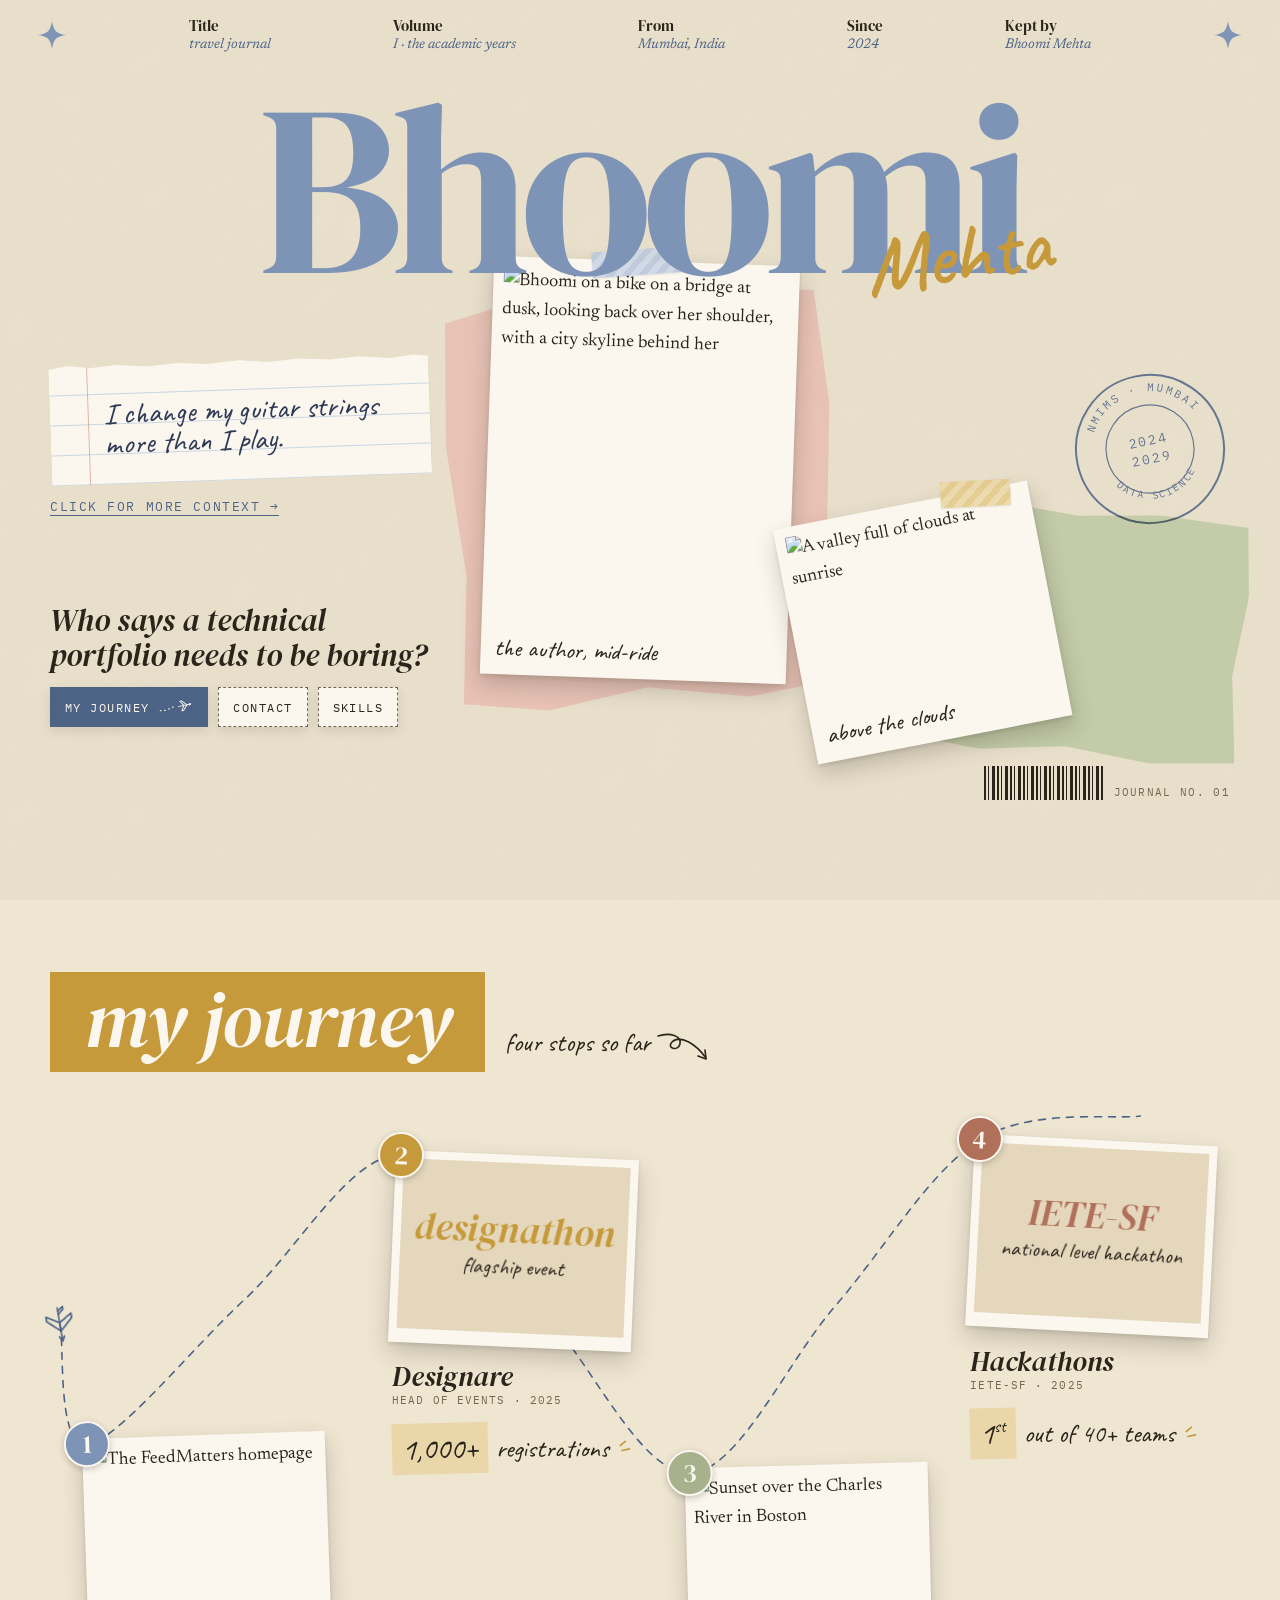
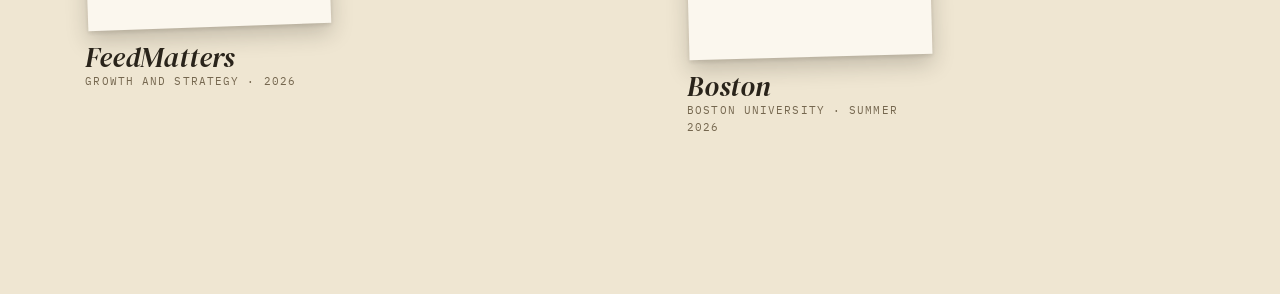
==== index.html @ b9c27ed3 "Add files via upload" ====
<!doctype html>
<html lang="en">
<head>
<meta charset="utf-8">
<meta name="viewport" content="width=device-width, initial-scale=1">
<title>Bhoomi Mehta · Travel journal</title>
<meta name="description" content="The travel journal of a data science student: where I worked, studied and built things.">
<link rel="preconnect" href="https://fonts.googleapis.com">
<link rel="preconnect" href="https://fonts.gstatic.com" crossorigin>
<link href="https://fonts.googleapis.com/css2?family=DM+Serif+Display:ital@0;1&family=Newsreader:ital,opsz,wght@0,6..72,400;1,6..72,400&family=Caveat:wght@500;600&family=IBM+Plex+Mono:wght@400&display=swap" rel="stylesheet">
<link rel="stylesheet" href="scrap.css?v=24">
</head>
<body>

<svg class="paper crumple" aria-hidden="true"><filter id="crumple"><feTurbulence type="fractalNoise" baseFrequency="0.006" numOctaves="4" seed="21"/><feDiffuseLighting surfaceScale="2.6" lighting-color="#fff"><feDistantLight azimuth="225" elevation="60"/></feDiffuseLighting></filter><rect width="100%" height="100%" filter="url(#crumple)"/></svg>
<svg class="paper grain" aria-hidden="true"><filter id="grain"><feTurbulence type="fractalNoise" baseFrequency="0.9" numOctaves="2"/><feColorMatrix type="saturate" values="0"/></filter><rect width="100%" height="100%" filter="url(#grain)"/></svg>

<!-- ============ COVER ============ -->
<header class="spread cover">

  <div class="meta-row">
    <svg class="mstar" viewBox="-10 -10 20 20" aria-hidden="true"><path d="M0 -10 C1 -3 3 -1 10 0 C3 1 1 3 0 10 C-1 3 -3 1 -10 0 C-3 -1 -1 -3 0 -10Z"/></svg>
    <div><b>Title</b><span>travel journal</span></div>
    <div><b>Volume</b><span>I · the academic years</span></div>
    <div><b>From</b><span>Mumbai, India</span></div>
    <div><b>Since</b><span>2024</span></div>
    <div><b>Kept by</b><span>Bhoomi Mehta</span></div>
    <svg class="mstar" viewBox="-10 -10 20 20" aria-hidden="true"><path d="M0 -10 C1 -3 3 -1 10 0 C3 1 1 3 0 10 C-1 3 -3 1 -10 0 C-3 -1 -1 -3 0 -10Z"/></svg>
  </div>

  <h1 class="cover-title">Bhoomi <span class="sig">Mehta</span></h1>

  <div class="cover-body">
    <div class="cover-left reveal">
      <div class="note">
        <p>I change my guitar strings more than I play.</p>
      </div>
      <a class="more" href="about.html">Click for more context →</a>
      <div class="cover-ask">
      <p class="ask">Who says a technical portfolio needs to be boring?</p>
      <nav class="stubs" aria-label="Where to go next">
        <a class="stub primary" href="#journey">My journey
          <svg viewBox="-20 -10 40 20" aria-hidden="true"><path d="M-19 4 C-12 6 -6 0 0 -1" fill="none" stroke="currentColor" stroke-width="1.2" stroke-dasharray="2 3"/><g transform="translate(10 -2) rotate(-12) scale(0.55)" fill="none" stroke="currentColor" stroke-width="2" stroke-linejoin="round"><path d="M-14 0 L14 0 L10 -2 M14 0 L10 2"/><path d="M-1.5 0 L-8 -10.5 L-4.2 -10.5 L5.5 0"/><path d="M-1.5 0 L-8 10.5 L-4.2 10.5 L5.5 0"/></g></svg>
        </a>
        <a class="stub" href="about.html#contact">Contact</a>
        <a class="stub" href="about.html#skills">Skills</a>
      </nav>
      </div>
    </div>

    <div class="cover-photo">
      <span class="scrap blush" aria-hidden="true"></span>
      <span class="tape blue" aria-hidden="true"></span>
      <figure class="polaroid">
        <img src="photos/bike.jpg" alt="Bhoomi on a bike on a bridge at dusk, looking back over her shoulder, with a city skyline behind her" width="1350" height="1800">
        <figcaption>the author, mid-ride</figcaption>
      </figure>
    </div>

    <div class="cover-right reveal">
      <svg class="postmark" viewBox="0 0 160 160" role="img" aria-label="Postmark: NMIMS Mumbai, Data Science, 2024 to 2029">
        <defs><path id="pm-top" d="M 22 80 A 58 58 0 0 1 138 80"/><path id="pm-bot" d="M 30 80 A 50 50 0 0 0 130 80"/></defs>
        <circle cx="80" cy="80" r="74" fill="none" stroke="currentColor" stroke-width="2"/>
        <circle cx="80" cy="80" r="44" fill="none" stroke="currentColor" stroke-width="1.2"/>
        <text font-size="11"><textPath href="#pm-top" startOffset="50%" text-anchor="middle">NMIMS · MUMBAI</textPath></text>
        <text font-size="10"><textPath href="#pm-bot" startOffset="50%" text-anchor="middle">DATA SCIENCE</textPath></text>
        <text x="80" y="76" font-size="13" text-anchor="middle">2024</text>
        <text x="80" y="94" font-size="13" text-anchor="middle">2029</text>
      </svg>
      <span class="scrap sage" aria-hidden="true"></span>
      <figure class="polaroid mini">
        <span class="tape mustard" aria-hidden="true"></span>
        <img src="photos/clouds.jpg" alt="A valley full of clouds at sunrise" width="1350" height="1800" style="object-position:50% 40%">
        <figcaption>above the clouds</figcaption>
      </figure>
      <div class="barcode"><i aria-hidden="true"></i><span class="mono">Journal no. 01</span></div>
    </div>
  </div>

</header>

<!-- ============ JOURNEY MAP ============ -->
<section class="spread journey" id="journey" aria-label="My journey">
  <div class="journey-head reveal">
    <span class="label" style="--label: var(--mustard)">my journey</span>
    <span class="scribble">four stops so far
      <svg viewBox="0 0 54 34" aria-hidden="true"><path d="M2 6 C 14 2, 26 6, 24 14 C 22 22, 10 18, 16 12 C 24 4, 40 14, 50 28"/><path d="M42 26 L50 29 L49 20"/></svg>
    </span>
  </div>

  <div class="map">
    <svg class="route-line" aria-hidden="true"><path id="route-path"/></svg>
    <svg class="plane" width="48" height="48" viewBox="-20 -20 40 40" aria-hidden="true">
      <g fill="none" stroke="#4D6386" stroke-width="1.4" stroke-linejoin="round" stroke-linecap="round">
        <path d="M-14 0 L14 0 L10 -2 M14 0 L10 2"/>
        <path d="M-1.5 0 L-8 -10.5 L-4.2 -10.5 L5.5 0"/>
        <path d="M-1.5 0 L-8 10.5 L-4.2 10.5 L5.5 0"/>
        <path d="M-11.5 0 L-14.5 -4.6 L-12.4 -4.6 L-8.5 0"/>
      </g>
    </svg>

    <ol class="stops">
      <li class="stop s1">
        <figure class="polaroid"><span class="badge">1</span><img src="photos/feedmatters.jpg" alt="The FeedMatters homepage" width="670" height="503" loading="lazy"></figure>
        <a class="stop-link" href="feedmatters.html"><span class="stop-name">FeedMatters</span></a>
        <span class="stop-detail">Growth and strategy · 2026</span>
      </li>
      <li class="stop s2">
        <figure class="polaroid"><span class="badge">2</span><div class="ph type"><b>designathon</b><span>flagship event</span></div></figure>
        <a class="stop-link" href="designare.html"><span class="stop-name">Designare</span></a>
        <span class="stop-detail">Head of events · 2025</span>
        <span class="stop-stat"><mark>1,000+</mark> registrations <svg class="ticks" viewBox="0 0 24 24" aria-hidden="true"><path d="M4 9 L10 4 M6 15 L15 13"/></svg></span>
      </li>
      <li class="stop s3">
        <figure class="polaroid"><span class="badge">3</span><img src="photos/river.jpg" alt="Sunset over the Charles River in Boston" width="1800" height="1350" loading="lazy"></figure>
        <a class="stop-link" href="boston.html"><span class="stop-name">Boston</span></a>
        <span class="stop-detail">Boston University · Summer 2026</span>
      </li>
      <li class="stop s4">
        <figure class="polaroid"><span class="badge">4</span><div class="ph type" style="--mustard: var(--clay)"><b>IETE-SF</b><span>national level hackathon</span></div></figure>
        <a class="stop-link" href="hackathons.html"><span class="stop-name">Hackathons</span></a>
        <span class="stop-detail">IETE-SF · 2025</span>
        <span class="stop-stat"><mark>1<sup>st</sup></mark> out of 40+ teams <svg class="ticks" viewBox="0 0 24 24" aria-hidden="true"><path d="M4 9 L10 4 M6 15 L15 13"/></svg></span>
      </li>
    </ol>
  </div>
</section>

<script src="scrap.js?v=4"></script>
</body>
</html>
---- scrap.css ----
/* Scrapbook journal: cream paper, washi tape, polaroids, lined notes, postal stamps.
   Four type roles only: display serif for titles and numerals, book serif for
   reading, handwriting for notes and captions, mono for little labels. */

:root {
  --paper: #EFE6D2;
  --paper-deep: #E4D7BC;
  --card: #FBF7EE;
  --ink: #2A241B;
  --ink-soft: #4A4033;
  --ink-faint: #75674F;
  --blue: #7E94B6;
  --blue-deep: #4D6386;
  --mustard: #C69A3B;
  --blush: #E4BBAE;
  --sage: #A7B28C;
  --clay: #B0705A;
  --mustard-deep: #A57A22;
  --line: #C9D5E4;

  --display: "DM Serif Display", Georgia, serif;
  --serif: "Newsreader", Georgia, serif;
  --hand: "Caveat", "Segoe Print", cursive;
  --mono: "IBM Plex Mono", ui-monospace, monospace;

  --page: min(1180px, 100% - 40px);
}

* { box-sizing: border-box; }
html { scroll-behavior: smooth; }
@media (prefers-reduced-motion: reduce) { html { scroll-behavior: auto; } }

body {
  margin: 0;
  background: var(--paper);
  color: var(--ink);
  font-family: var(--serif);
  font-size: 18px;
  line-height: 1.6;
  -webkit-font-smoothing: antialiased;
  overflow-x: hidden;
}
img { display: block; max-width: 100%; height: auto; }
a { color: inherit; }
a:focus-visible, button:focus-visible { outline: 2px solid var(--blue-deep); outline-offset: 3px; }

/* Paper texture across the whole page */
.paper { position: fixed; inset: 0; width: 100%; height: 100%; pointer-events: none; z-index: 0; mix-blend-mode: multiply; }
.paper.crumple { opacity: 0.28; }
.paper.grain { opacity: 0.09; }
.spread { position: relative; z-index: 1; width: var(--page); margin: 0 auto; }

/* ---------- little labels ---------- */
.mono { font: 400 11px/1.5 var(--mono); letter-spacing: 0.12em; text-transform: uppercase; color: var(--ink-faint); }
.hand { font-family: var(--hand); font-weight: 500; line-height: 1.15; }

/* Retro poster metadata row: Title / Date / Place ... */
.meta-row { display: flex; flex-wrap: wrap; gap: 14px clamp(20px, 4vw, 56px); padding-top: 22px; }
.meta-row div { display: flex; flex-direction: column; }
.meta-row b { font: 400 15px/1.3 var(--display); color: var(--ink); }
.meta-row span { font: italic 400 14px/1.3 var(--serif); color: var(--blue-deep); }

/* ---------- scraps ---------- */
.tape {
  position: absolute;
  width: 96px;
  height: 26px;
  z-index: 3;
  opacity: 0.88;
  background: repeating-linear-gradient(-45deg, rgba(255, 255, 255, 0.28) 0 6px, transparent 6px 12px), var(--tape, var(--blush));
  box-shadow: 0 1px 2px rgba(42, 36, 27, 0.12);
}
.tape.blue { --tape: #B9C7DC; }
.tape.mustard { --tape: #E3C987; }
.tape.sage { --tape: #C9D0B4; }
.tape.blush { --tape: #EDCDC3; }

.polaroid {
  position: relative;
  margin: 0;
  background: var(--card);
  padding: 10px 10px 0;
  box-shadow: 0 10px 22px rgba(42, 36, 27, 0.22), 0 2px 4px rgba(42, 36, 27, 0.12);
}
.polaroid img { width: 100%; object-fit: cover; }
.polaroid figcaption { font-family: var(--hand); font-size: 24px; line-height: 1.1; padding: 10px 4px 14px; color: var(--ink); }

/* Lined notebook paper, torn at the top */
.note {
  position: relative;
  background:
    linear-gradient(90deg, transparent 38px, rgba(206, 125, 112, 0.55) 38px 39px, transparent 39px),
    repeating-linear-gradient(transparent 0 29px, var(--line) 29px 30px),
    var(--card);
  padding: 34px 26px 26px 54px;
  box-shadow: 0 8px 18px rgba(42, 36, 27, 0.16);
  clip-path: polygon(0 3%, 5% 0, 11% 2.5%, 18% 0.5%, 26% 2.8%, 34% 0.6%, 42% 2.4%, 50% 0, 58% 2.6%, 66% 0.4%, 74% 2.2%, 82% 0.3%, 90% 2.7%, 96% 0.5%, 100% 2%, 100% 100%, 0 100%);
}
.note p { margin: 0; font-family: var(--hand); font-size: 25px; line-height: 30px; color: #2F3A57; }
.note p + p { margin-top: 30px; }

/* Index card with a grid, for charts and numbers */
.card {
  position: relative;
  background: var(--card);
  padding: clamp(16px, 2vw, 24px);
  box-shadow: 0 8px 18px rgba(42, 36, 27, 0.16);
}
.card.grid {
  background:
    repeating-linear-gradient(0deg, transparent 0 23px, rgba(126, 148, 182, 0.18) 23px 24px),
    repeating-linear-gradient(90deg, transparent 0 23px, rgba(126, 148, 182, 0.18) 23px 24px),
    var(--card);
}

/* Colored title label (Oxford-style) */
.label {
  display: inline-block;
  padding: 0.12em 0.45em 0.18em;
  background: var(--label, var(--mustard));
  color: var(--card);
  font: italic 400 clamp(40px, 6vw, 84px)/1 var(--display);
  letter-spacing: -0.01em;
}
.numeral { font: 400 clamp(110px, 15vw, 210px)/0.8 var(--display); color: var(--num, var(--mustard)); letter-spacing: -0.04em; }

/* Postal stamp: circular text is drawn with SVG */
.postmark { width: clamp(120px, 13vw, 160px); height: auto; color: var(--blue-deep); opacity: 0.85; mix-blend-mode: multiply; }
.postmark text { font-family: var(--mono); fill: currentColor; letter-spacing: 2px; }

/* Four-point star from the retro poster */
.star { position: absolute; width: 34px; height: 34px; fill: var(--blue); opacity: 0.9; }

/* Handwritten note with a curly arrow */
.scribble { display: inline-flex; align-items: flex-end; gap: 6px; font-family: var(--hand); font-size: 26px; color: var(--ink); }
.scribble svg { width: 54px; height: 34px; flex: none; }
.scribble path { fill: none; stroke: var(--ink); stroke-width: 1.6; stroke-linecap: round; stroke-linejoin: round; }

/* Buttons that look like ticket stubs */
.stubs { display: flex; flex-wrap: wrap; gap: 10px; }
.stub {
  display: inline-flex;
  align-items: center;
  gap: 10px;
  padding: 10px 14px;
  background: var(--card);
  border: 1.5px dashed var(--ink-faint);
  font: 400 12px var(--mono);
  letter-spacing: 0.12em;
  text-transform: uppercase;
  text-decoration: none;
  color: var(--ink);
  box-shadow: 0 4px 10px rgba(42, 36, 27, 0.12);
  transition: transform 0.25s ease, background 0.25s ease;
}
.stub:hover { transform: translateY(-3px) rotate(-1deg); background: #fff; }
.stub.primary { background: var(--blue-deep); color: var(--card); border-color: var(--blue-deep); }
.stub.primary:hover { background: #3E5274; }
.stub svg { width: 34px; height: 18px; }

/* Barcode strip from the retro poster */
.barcode { display: flex; align-items: flex-end; gap: 10px; }
.barcode i { display: block; height: 34px; width: 120px; background: repeating-linear-gradient(90deg, var(--ink) 0 2px, transparent 2px 4px, var(--ink) 4px 5px, transparent 5px 8px, var(--ink) 8px 11px, transparent 11px 13px); }

/* Pen-drawn airplane that flies across the top of each page as you read */
.flight { position: fixed; top: 0; left: 0; right: 0; height: 30px; z-index: 50; pointer-events: none; }
.flight-line { position: absolute; left: 0; right: 0; top: 15px; border-top: 1.4px dashed rgba(77, 99, 134, 0.45); }
.flight-plane { position: absolute; top: -2px; left: 0; will-change: transform; }

/* Slide-in as sections scroll into view */
/* Uses the translate property so it never cancels a card's tilt */
.js .reveal { opacity: 0; translate: 0 22px; transition: opacity 0.7s ease, translate 0.7s ease; }
.js .reveal.is-visible { opacity: 1; translate: 0 0; }
@media (prefers-reduced-motion: reduce) { .js .reveal { opacity: 1; translate: 0 0; transition: none; } }

/* ================= COVER ================= */
.cover { min-height: 100vh; display: flex; flex-direction: column; padding-bottom: 28px; }
.cover .star.s1 { top: 18px; left: -6px; }
.cover .star.s2 { top: 18px; right: -6px; }
.cover-title {
  margin: clamp(8px, 2vh, 20px) 0 0;
  font: 400 clamp(96px, min(20vw, 27vh), 290px)/0.82 var(--display);
  letter-spacing: -0.045em;
  color: var(--blue);
  text-align: center;
  position: relative;
  z-index: 1;
}
.cover-body {
  flex: 1;
  position: relative;
  display: grid;
  grid-template-columns: minmax(0, 1fr) minmax(0, 0.9fr) minmax(0, 1fr);
  gap: clamp(16px, 3vw, 40px);
  align-items: start;
  margin-top: clamp(-26px, -3vh, -10px);
  z-index: 2;
}
.cover-left { padding-top: clamp(70px, 11vh, 120px); }
.cover-ask { margin-top: clamp(22px, 5vh, 48px); }
.cover-ask .ask { font: italic 400 clamp(22px, min(2.4vw, 4vh), 34px)/1.15 var(--display); margin: 0 0 14px; }
.cover-left .note { transform: rotate(-2deg); }
.cover-left .note p { font-size: 30px; line-height: 30px; }
.cover-left .more { display: inline-block; margin-top: 18px; font: 400 13px var(--mono); letter-spacing: 0.12em; text-transform: uppercase; color: var(--blue-deep); text-decoration: none; border-bottom: 1.5px solid var(--blue-deep); }
.cover-left .more:hover { color: var(--ink); border-color: var(--ink); }
.cover-photo { position: relative; width: min(100%, 34vh); margin: 0 auto; }
.cover-photo .polaroid { transform: rotate(2deg); }
.cover-photo .polaroid img { aspect-ratio: 4 / 5; object-position: 50% 62%; max-height: 42vh; }
.cover-photo .tape { top: -12px; left: 50%; margin-left: -48px; transform: rotate(-4deg); }
.cover-right { padding-top: clamp(80px, 12vh, 120px); display: flex; flex-direction: column; align-items: flex-start; gap: 24px; }
.cover-right .postmark { transform: rotate(-12deg); align-self: flex-end; }
.cover-right .mini { width: 68%; margin-top: -50px; transform: translateX(-22%) rotate(-11deg); }
.cover-right .mini img { aspect-ratio: 4 / 3; }
.cover-right .mini .tape { top: -10px; right: 18px; transform: rotate(8deg); width: 70px; }
.cover-foot { display: flex; justify-content: space-between; align-items: flex-end; gap: 24px; flex-wrap: wrap; margin-top: clamp(16px, 3vh, 34px); }
.cover-foot .ask { font: italic 400 clamp(24px, 2.8vw, 36px)/1.15 var(--display); margin: 0 0 14px; }

/* ================= JOURNEY MAP ================= */
.journey { padding: clamp(40px, 8vh, 90px) 0 60px; }
.journey-head { display: flex; align-items: flex-end; gap: 20px; flex-wrap: wrap; }
.journey-head .scribble { margin-bottom: 8px; }
.map { position: relative; height: clamp(560px, 82vh, 860px); margin-top: 24px; }
.route-line { position: absolute; left: 0; top: 0; overflow: visible; z-index: 1; pointer-events: none; }
.route-line path { fill: none; stroke: var(--blue-deep); stroke-width: 1.6; stroke-dasharray: 7 7; stroke-linecap: round; }
.plane { position: absolute; left: 0; top: 0; z-index: 6; pointer-events: none; will-change: transform; }
.stops { list-style: none; margin: 0; padding: 0; }
.stop { position: absolute; width: clamp(180px, min(19vw, 32vh), 280px); z-index: 2; }
.stop.s1 { left: 3%; top: 46%; --c: var(--blue); }
.stop.s2 { left: 29%; top: 8%; --c: var(--mustard); }
.stop.s3 { left: 54%; top: 50%; --c: var(--sage); }
.stop.s4 { left: 78%; top: 6%; --c: var(--clay); }
.stop .pin-num { position: absolute; left: -26px; top: -40px; z-index: 4; font: 400 clamp(64px, 7vw, 92px)/0.8 var(--display); color: var(--c); }
.stop .polaroid { transform: rotate(var(--r, -2deg)); transition: transform 0.3s ease; }
.stop.s2 .polaroid { --r: 2.5deg; }
.stop.s3 .polaroid { --r: -1.5deg; }
.stop.s4 .polaroid { --r: 3deg; }
.stop .polaroid img, .stop .polaroid .ph { aspect-ratio: 4 / 3; }
.stop .tape { top: -12px; left: 50%; margin-left: -48px; transform: rotate(-3deg); }
.stop .stop-name { display: block; margin-top: 10px; font: italic 400 26px/1.1 var(--display); color: var(--ink); }
.stop .stop-detail { display: block; font: 400 11px/1.5 var(--mono); letter-spacing: 0.1em; text-transform: uppercase; color: var(--ink-faint); }
.stop a.stop-link { text-decoration: none; color: inherit; }
.stop a.stop-link::after { content: ""; position: absolute; inset: -10px; z-index: 5; }
.stop:hover .polaroid { transform: rotate(0deg) translateY(-6px); }
.stop:hover .stop-name { color: var(--c); }
.ph.type { display: flex; flex-direction: column; justify-content: center; align-items: center; background: var(--paper-deep); text-align: center; }
.ph.type b { font: 400 clamp(40px, 4.4vw, 58px)/1 var(--display); color: var(--mustard); }
.ph.type span { font-family: var(--hand); font-size: 22px; }
.map .scribble.here { position: absolute; left: 4%; top: 6%; z-index: 3; }

/* ================= STOP PAGES ================= */
.stop-top { display: flex; justify-content: space-between; align-items: center; padding: 34px 0 12px; border-bottom: 1px solid rgba(42, 36, 27, 0.25); }
.stop-top a { text-decoration: none; }
.stop-top a:hover { color: var(--blue-deep); }

.hero { display: grid; grid-template-columns: minmax(0, 1.05fr) minmax(0, 0.95fr); gap: clamp(24px, 4vw, 56px); align-items: start; padding: clamp(24px, 5vh, 56px) 0 clamp(20px, 4vh, 40px); }
.hero-title { display: flex; align-items: flex-end; gap: clamp(8px, 1.5vw, 18px); flex-wrap: wrap; margin-bottom: 18px; }
.hero-title .numeral { margin-bottom: -0.06em; }
.hero-title .label { transform: rotate(-2deg); margin: 0 0 0.3em; }
.hero-title h1 { margin: 0; }
.hero .question { font: italic 400 clamp(24px, 2.6vw, 34px)/1.2 var(--display); margin: 8px 0 18px; max-width: 18em; }
.hero .role { margin: 0 0 22px; }
.hero .scribble { margin-top: 8px; }
.collage { position: relative; min-height: 420px; }
.collage .polaroid.big { width: 82%; margin-left: auto; transform: rotate(2.5deg); }
.collage .polaroid.big img { aspect-ratio: 4 / 3; }
.collage .polaroid.small { position: absolute; width: 46%; left: 0; bottom: -40px; transform: rotate(-5deg); z-index: 2; }
.collage .polaroid.small img { aspect-ratio: 1; }
.collage .postmark { position: absolute; right: -14px; bottom: -70px; transform: rotate(10deg); z-index: 3; }
.collage .tape.t1 { top: -12px; left: 40%; transform: rotate(-4deg); }
.collage .tape.t2 { top: -12px; left: 8%; transform: rotate(6deg); width: 70px; z-index: 4; }

.body { display: grid; grid-template-columns: minmax(0, 1fr) minmax(0, 1fr); gap: clamp(24px, 4vw, 56px); align-items: start; padding: clamp(30px, 6vh, 70px) 0 clamp(20px, 4vh, 40px); }
.body .note { transform: rotate(-1deg); }
.body .card { transform: rotate(1deg); }

.takeaway { display: grid; grid-template-columns: auto minmax(0, 1fr); gap: clamp(18px, 3vw, 40px); align-items: center; padding: clamp(24px, 5vh, 48px) 0; border-top: 1px solid rgba(42, 36, 27, 0.25); }
.takeaway blockquote { margin: 0; font: 400 clamp(26px, 3.2vw, 44px)/1.15 var(--display); letter-spacing: -0.01em; max-width: 22em; }
.takeaway blockquote em { color: var(--c, var(--blue-deep)); }
.takeaway .label { font-size: clamp(22px, 2.4vw, 30px); transform: rotate(-3deg); }

.foot { display: flex; justify-content: space-between; align-items: center; gap: 16px; padding: 20px 0 40px; border-top: 1px solid rgba(42, 36, 27, 0.25); }
.foot a { text-decoration: none; }
.foot .name { display: block; font: italic 400 22px var(--display); text-transform: none; letter-spacing: 0; color: var(--ink); }
.foot .dots { display: inline-flex; gap: 10px; }
.foot .dots i, .foot .dots b { width: 9px; height: 9px; border-radius: 50%; border: 1px solid var(--ink); }
.foot .dots b { background: var(--ink); }

/* Toggle buttons (FeedMatters weights) */
.toggle { display: inline-flex; border: 1.5px solid var(--ink); }
.toggle button { font: 400 11px/1 var(--mono); letter-spacing: 0.08em; text-transform: uppercase; padding: 9px 11px; border: 0; background: transparent; color: var(--ink); cursor: pointer; }
.toggle button[aria-pressed="true"] { background: var(--ink); color: var(--card); }

/* Hand-drawn bar chart (FeedMatters) */
.bars { list-style: none; margin: 14px 0 0; padding: 0; }
.bars li { display: grid; grid-template-columns: 110px minmax(0, 1fr) 46px; gap: 10px; align-items: center; padding: 6px 0; }
.bars .name { font-size: 16px; }
.bars .track { position: relative; height: 22px; border-left: 1.5px solid var(--ink); }
.bars .bar { position: absolute; left: 0; top: 2px; bottom: 2px; width: 0; border: 1.5px solid var(--ink); border-left: 0; background: repeating-linear-gradient(-55deg, transparent 0 6px, rgba(42, 36, 27, 0.35) 6px 7px); transition: width 0.9s cubic-bezier(0.22, 1, 0.36, 1); }
.bars li.win .bar { border-color: var(--blue-deep); background: repeating-linear-gradient(-55deg, transparent 0 6px, rgba(77, 99, 134, 0.6) 6px 7px); }
.bars li.win .name, .bars li.win .val { color: var(--blue-deep); }
.bars .val { font: 400 13px var(--mono); text-align: right; }
.card .card-head { display: flex; justify-content: space-between; align-items: center; gap: 10px; flex-wrap: wrap; }
.card .hand-note { margin: 12px 0 0; font-family: var(--hand); font-size: 22px; line-height: 1.2; color: var(--blue-deep); }

/* Big numbers (Designare, Boston) */
.stats { display: flex; gap: clamp(20px, 4vw, 48px); flex-wrap: wrap; }
.stat b { display: block; white-space: nowrap; font: 400 clamp(48px, 5.6vw, 84px)/0.9 var(--display); color: var(--c, var(--blue-deep)); font-variant-numeric: tabular-nums; }
.stat > span { display: block; margin-top: 6px; }

/* Team diagram (Designare) */
.team-map { width: 100%; height: auto; display: block; }
.team-map .draw path { stroke-dasharray: 1200; stroke-dashoffset: 1200; transition: stroke-dashoffset 1.6s ease; }
.card.is-visible .team-map .draw path { stroke-dashoffset: 0; }
@media (prefers-reduced-motion: reduce) { .team-map .draw path { stroke-dashoffset: 0; transition: none; } }

/* Boarding pass (Boston) */
.pass { display: grid; grid-template-columns: minmax(0, 1fr) auto; background: var(--card); box-shadow: 0 8px 18px rgba(42, 36, 27, 0.16); transform: rotate(-1.5deg); }
.pass-main { padding: 18px 22px; }
.pass-route { display: flex; align-items: center; gap: 14px; margin: 8px 0; font: 400 clamp(38px, 4vw, 52px)/1 var(--display); }
.pass-route svg { width: 60px; height: 24px; }
.pass-stub { padding: 18px; border-left: 2px dashed var(--ink-faint); display: flex; flex-direction: column; justify-content: center; gap: 4px; }

/* Project cards (Hackathons) */
.projects { display: grid; grid-template-columns: repeat(2, minmax(0, 1fr)); gap: clamp(24px, 4vw, 48px); padding: clamp(30px, 6vh, 60px) 0 10px; }
.project { position: relative; }
.project .card { height: 100%; }
.project:nth-child(1) .card { transform: rotate(-1.2deg); }
.project:nth-child(2) .card { transform: rotate(1deg); }
.project h3 { margin: 4px 0 8px; font: italic 400 clamp(30px, 3vw, 40px)/1.05 var(--display); }
.project p { margin: 0; color: var(--ink-soft); }
.project .tools { margin-top: 12px; color: var(--blue-deep); }
.links { display: flex; gap: 20px; flex-wrap: wrap; margin-top: 16px; }
.links a { font: 400 12px var(--mono); letter-spacing: 0.1em; text-transform: uppercase; text-decoration: none; border-bottom: 1.5px solid currentColor; padding-bottom: 2px; }
.links a:hover { color: var(--blue-deep); }
.major { margin-top: clamp(30px, 6vh, 60px); display: grid; grid-template-columns: minmax(0, 1.2fr) minmax(0, 0.8fr); gap: clamp(20px, 4vw, 48px); align-items: center; transform: rotate(-0.5deg); }
.major h3 { margin: 4px 0 8px; font: italic 400 clamp(36px, 4vw, 54px)/1.05 var(--display); }
.major .chart { background: var(--card); border: 1px solid rgba(42, 36, 27, 0.15); padding: 10px; transform: rotate(2deg); }

/* ================= PHONES AND TABLETS ================= */
@media (max-width: 900px) {
  body { font-size: 17px; }
  .cover { min-height: 0; }
  .cover-title { font-size: clamp(84px, 24vw, 150px); }
  .cover-body { grid-template-columns: minmax(0, 1fr); margin-top: -24px; gap: 36px; }
  .cover-left, .cover-right { padding-top: 0; }
  .cover { overflow-x: clip; }
  .cover .star.s1 { left: 0; }
  .cover .star.s2 { right: 0; }
  .cover-body { margin-top: 4px; }
  .cover-photo { width: min(78%, 360px); margin: 0 auto; order: -1; }
  .cover-photo .polaroid img { max-height: none; }
  .cover-photo .scrap { inset: 8% -8% -4% -8%; }
  .cover-right { display: grid; grid-template-columns: auto minmax(0, 1fr); align-items: center; gap: 18px 20px; }
  .cover-right .postmark { width: 120px; align-self: center; }
  .cover-right .mini { width: 100%; max-width: 220px; justify-self: end; }
  .cover-right .scrap { width: 70%; height: 60%; right: 0; bottom: 18%; }
  .cover-right .barcode { grid-column: 1 / -1; justify-self: start; }
  .scribble { flex-wrap: wrap; }
  .map { height: auto; }
  .stops { display: flex; flex-direction: column; gap: 80px; padding: 40px 0; }
  .stop { position: relative; left: auto !important; top: auto !important; width: min(70%, 280px); }
  .stop.s2, .stop.s4 { margin-left: auto; }
  .stop .pin-num { left: -14px; }
  .map .scribble.here { position: static; margin-bottom: 10px; }
  .hero, .body, .projects, .major { grid-template-columns: minmax(0, 1fr); }
  .collage { min-height: 0; margin-bottom: 60px; }
  .collage .postmark { right: 0; bottom: -60px; }
  .takeaway { grid-template-columns: minmax(0, 1fr); gap: 14px; }
  .takeaway .label { justify-self: start; }
  .bars li { grid-template-columns: 92px minmax(0, 1fr) 40px; }
  .bars .name { font-size: 14px; }
  .note { padding-left: 48px; }
  .note p { font-size: 23px; }
  .foot .dots { display: none; }
}

/* Handwritten surname over the poster title, like the "Vibe check" script */
.cover-title .sig {
  position: absolute;
  right: clamp(4%, 14vw, 18%);
  bottom: -0.12em;
  font: 600 0.34em/1 var(--hand);
  letter-spacing: 0;
  color: var(--mustard);
  transform: rotate(-8deg);
}

/* Flat torn-paper scraps in the journal colors, layered behind photos */
.scrap {
  position: absolute;
  z-index: -1;
  background: var(--scrap, var(--blush));
  clip-path: polygon(2% 4%, 20% 0, 46% 3%, 71% 0, 98% 2%, 100% 30%, 97% 62%, 100% 97%, 74% 100%, 48% 96%, 22% 100%, 0 97%, 3% 66%, 0 34%);
}
.scrap.blush { --scrap: #E7C2B5; }
.scrap.sage { --scrap: #C3CBA8; }
.scrap.blue { --scrap: #BFCCE0; }
.scrap.mustard { --scrap: #E6CC8E; }
.cover-photo { isolation: isolate; }
.cover-photo .scrap { inset: 8% -14% -6% -12%; transform: rotate(-4deg); }
.cover-right { position: relative; isolation: isolate; }
.cover-right .scrap { width: 86%; height: 46%; right: -4%; bottom: 8%; transform: rotate(5deg); }
.cover-right .barcode { align-self: flex-end; }

/* Map, second pass: colored number badges, thin polaroid borders, highlighted stats */
.stop .polaroid { padding: 8px 8px 14px; }
.stop .badge {
  position: absolute;
  left: -18px;
  top: -18px;
  z-index: 4;
  display: grid;
  place-items: center;
  width: 46px;
  height: 46px;
  border-radius: 50%;
  background: var(--c);
  border: 2px solid var(--card);
  box-shadow: 0 2px 6px rgba(42, 36, 27, 0.25);
  font: 400 26px/1 var(--display);
  color: var(--card);
}
.stop .stop-name { font-size: clamp(24px, 2.2vw, 32px); margin-top: 14px; }
.stop-stat { display: inline-flex; align-items: center; gap: 8px; margin-top: 14px; font-family: var(--hand); font-size: 26px; }
.stop-stat mark {
  padding: 0 10px;
  background: rgba(227, 201, 135, 0.55);
  color: var(--ink);
  font-size: 32px;
  transform: rotate(-1.5deg);
}
.stop-stat mark sup { font-size: 0.55em; }
.stop-stat .ticks { width: 20px; height: 20px; }
.stop-stat .ticks path { fill: none; stroke: var(--mustard); stroke-width: 2; stroke-linecap: round; }
.ph.type b { font-size: clamp(30px, 3vw, 44px); font-style: italic; }


@media (max-width: 900px) {
  /* Keep the number badges on screen when the map stacks */
  .stop.s1, .stop.s3 { margin-left: 20px; }
  .stop.s2, .stop.s4 { margin-right: 4px; }
}

/* ================= MORE CONTEXT (about.html) ================= */
.about-hero .note p { font-size: 27px; }
/* Small snapshot photos beside the guitar note, piled and overlapping like a scrapbook */
.snaps { position: relative; width: min(100%, 470px); aspect-ratio: 1 / 1.24; margin: 10px 0 0 auto; }
.snap { position: absolute; width: 46%; transition: transform 0.25s ease, z-index 0s; }
.snap .tape { top: -10px; left: 50%; margin-left: -34px; width: 68px; height: 22px; }
.snap img { aspect-ratio: 4 / 5; object-fit: cover; }
.snap figcaption { font-size: 20px; padding: 8px 2px 10px; }
.snap.s-a { left: 0; top: 0; transform: rotate(-6deg); z-index: 1; }
.snap.s-b { left: 40%; top: 3%; transform: rotate(5deg); z-index: 2; }
.snap.s-c { left: 4%; top: 50%; transform: rotate(4deg); z-index: 3; }
.snap.s-d { left: 48%; top: 52%; transform: rotate(-4deg); z-index: 4; }
.snap:hover { z-index: 6; transform: rotate(0deg) scale(1.04); }

.about-me { padding: clamp(16px, 3vh, 36px) 0 clamp(20px, 4vh, 40px); max-width: 880px; }
.about-me .label { font-size: clamp(30px, 3.4vw, 46px); transform: rotate(-2deg); }
.about-text { margin: 22px 0 0; font: 400 clamp(22px, 2.3vw, 30px)/1.4 var(--display); }
.interests { margin: 22px 0 0; }
.interest-list { list-style: none; display: flex; flex-wrap: wrap; gap: 10px 12px; margin: 10px 0 0; padding: 0; }
.interest-list li { padding: 2px 14px; font-size: 26px; background: var(--card); box-shadow: 0 3px 8px rgba(42, 36, 27, 0.12); }
.interest-list li:nth-child(3n+1) { background: #E8D9B4; transform: rotate(-2deg); }
.interest-list li:nth-child(3n+2) { background: #D9E1EC; transform: rotate(1.5deg); }
.interest-list li:nth-child(3n) { background: #EBD3CB; transform: rotate(-1deg); }

/* Skills as a packing list */
.packing { padding: clamp(30px, 6vh, 60px) 0; }
.packing-card { transform: rotate(-0.8deg); padding: clamp(22px, 3vw, 38px); }
.packing-title { margin: 0 0 4px; font: italic 400 clamp(34px, 4vw, 54px)/1 var(--display); }
.packing-cols { display: grid; grid-template-columns: repeat(3, minmax(0, 1fr)); gap: clamp(18px, 3vw, 40px); }
.packing-cols h3 { margin: 0 0 10px; color: var(--ink); }
.checklist { list-style: none; margin: 0; padding: 0; }
.checklist li { position: relative; padding: 4px 0 4px 34px; font-family: var(--hand); font-size: 25px; line-height: 1.25; }
.checklist li::before {
  content: "";
  position: absolute;
  left: 0;
  top: 9px;
  width: 18px;
  height: 18px;
  border: 1.5px solid var(--ink);
  background: var(--card);
}
.checklist li::after {
  content: "";
  position: absolute;
  left: 5px;
  top: 5px;
  width: 8px;
  height: 15px;
  border-right: 2.5px solid var(--blue-deep);
  border-bottom: 2.5px solid var(--blue-deep);
  transform: rotate(40deg);
}

/* Contact as a vintage postcard: wax seal, big title, photo stamps with a cancellation
   mark, an address block with dashed lines, and a handwritten note */
.postcard-wrap { padding: clamp(30px, 6vh, 60px) 0 clamp(40px, 8vh, 80px); }
.postcard {
  position: relative;
  display: grid;
  grid-template-columns: minmax(0, 1fr) minmax(0, 1fr);
  grid-template-areas: "top top" "addr msg";
  column-gap: 0;
  width: min(100%, 860px);
  margin: 0 auto;
  padding: clamp(24px, 3vw, 40px) clamp(24px, 3vw, 44px) clamp(40px, 4vw, 54px);
  background: #F4F0E8;
  border: 1px solid rgba(42, 36, 27, 0.1);
  box-shadow: 0 14px 30px rgba(42, 36, 27, 0.2), 0 2px 4px rgba(42, 36, 27, 0.08);
  transform: rotate(0.8deg);
}
.pc-seal { position: absolute; left: -18px; top: -20px; width: clamp(80px, 9vw, 112px); filter: drop-shadow(0 3px 4px rgba(60, 30, 20, 0.35)); transform: rotate(-12deg); }
.pc-top { grid-area: top; padding: 0 clamp(190px, 24vw, 250px) 0 clamp(60px, 9vw, 110px); }
.pc-title { margin: 0; white-space: nowrap; font: 400 clamp(44px, 6.4vw, 86px)/0.9 var(--display); letter-spacing: -0.02em; text-transform: uppercase; color: #1E1A14; }
.pc-sub { margin: 10px 0 0; font: 400 14px/1.5 var(--mono); color: var(--ink-soft); }
.pc-stamps { position: absolute; top: clamp(20px, 2.6vw, 34px); right: clamp(24px, 3vw, 44px); display: flex; align-items: flex-start; gap: 12px; z-index: 2; }
.pc-stamp { position: relative; display: inline-block; width: clamp(64px, 7.5vw, 86px); padding: 5px 5px 16px; background: #FFFDF8; border: 4px dotted #F4F0E8; box-shadow: 0 0 0 1px rgba(42, 36, 27, 0.1), 0 2px 4px rgba(42, 36, 27, 0.12); }
.pc-stamp img { width: 100%; aspect-ratio: 4 / 5; object-fit: cover; }
.pc-stamp i { position: absolute; left: 0; right: 0; bottom: 2px; font: 400 8px var(--mono); font-style: normal; letter-spacing: 0.1em; text-transform: uppercase; text-align: center; color: var(--ink-faint); }
.pc-stamps .pc-stamp:nth-child(1) { transform: rotate(-3deg); }
.pc-stamps .pc-stamp:nth-child(2) { transform: rotate(4deg); }
.pc-waves { position: absolute; right: 60%; top: 62%; width: 150px; color: #2E2A24; opacity: 0.8; }

.pc-addr { grid-area: addr; padding: 34px 28px 0 0; border-right: 1.5px solid rgba(42, 36, 27, 0.55); margin-top: 26px; }
.pc-label { margin: 0 0 16px; font: 400 14px var(--mono); letter-spacing: 0.08em; text-transform: uppercase; }
.pc-msg { grid-area: msg; position: relative; padding: 30px 0 0 28px; margin-top: 26px; }
.pc-msg .hand { margin: 0; font-size: clamp(24px, 2.4vw, 31px); line-height: 1.22; color: #24324F; }
.pc-msg .pc-dear { margin-bottom: 10px; }
.pc-scribble { display: block; width: 70%; margin-top: 14px; }
.pc-stamp-low { position: absolute; right: 0; bottom: -10px; transform: rotate(5deg); }
.pc-foot { position: absolute; left: clamp(20px, 3vw, 40px); bottom: 10px; margin: 0; font-size: 26px; color: #1E1A14; transform: rotate(-3deg); }
.addr-lines { list-style: none; margin: 0; padding: 0; }
.addr-lines li { display: flex; align-items: baseline; gap: 10px; padding: 14px 0 4px; border-bottom: 1.5px dashed rgba(42, 36, 27, 0.6); font: 400 14px var(--mono); }
.addr-lines li > span:first-child { flex: none; min-width: 74px; }
.addr-lines .hand { font-size: 23px; color: var(--ink); text-decoration: none; overflow-wrap: anywhere; }
.addr-lines a:hover { color: var(--blue-deep); text-decoration: underline; }

@media (max-width: 900px) {
  .packing-cols { grid-template-columns: minmax(0, 1fr); }
  .postcard { grid-template-columns: minmax(0, 1fr); grid-template-areas: "top" "stamps" "msg" "addr"; transform: rotate(0.5deg); padding-bottom: 56px; }
  .pc-top { padding: 0 0 0 64px; }
  .pc-title { font-size: clamp(38px, 11vw, 52px); }
  .pc-stamps { position: relative; top: auto; right: auto; justify-content: flex-start; margin-top: 18px; grid-area: stamps; }
  .pc-waves { right: auto; left: 40%; top: 30%; width: 50%; }
  .pc-msg { padding: 18px 0 70px; margin-top: 10px; }
  .pc-addr { border-right: 0; border-top: 1.5px solid rgba(42, 36, 27, 0.4); padding: 18px 0 0; margin-top: 0; }
  .snaps { margin: 20px auto 0; }
}


@media (max-width: 480px) {
  .addr-lines li { grid-template-columns: 1fr; gap: 2px; }
  .addr-lines a { font-size: 23px; overflow-wrap: normal; }
}

/* Cover, second pass */
/* Full-width title bar, edge to edge like a magazine masthead */
.cover .meta-row {
  width: 100vw;
  margin-left: calc(50% - 50vw);
  justify-content: space-between;
  align-items: center;
  padding: 16px max(28px, 3vw);
}
.mstar { width: 28px; height: 28px; fill: var(--blue); flex: none; }
/* The name sits on top of the photo, not behind it */
.cover-title { z-index: 3; pointer-events: none; }
.cover-body { z-index: 2; }
/* Question and buttons sit lower in the left column */
.cover-ask { margin-top: clamp(40px, 9vh, 96px); }

@media (max-width: 900px) {
  .cover .meta-row { justify-content: flex-start; gap: 12px 24px; }
  .mstar { display: none; }
}

/* VYBE Learn: landing page screenshot pinned above the chart */
.major-shot { margin: 0; transform: rotate(2deg); }
.major-shot .tape { top: -12px; left: 50%; margin-left: -48px; transform: rotate(3deg); }
.major-shot img { aspect-ratio: 4 / 3; }
.major-shot figcaption { font-size: 20px; padding: 8px 4px 10px; }


/* Phones: drop the masthead row (Title, Volume, From, Since, Kept by); desktop keeps it */
@media (max-width: 600px) {
  .cover .meta-row { display: none; }
  .cover-title { margin-top: 24px; }
}
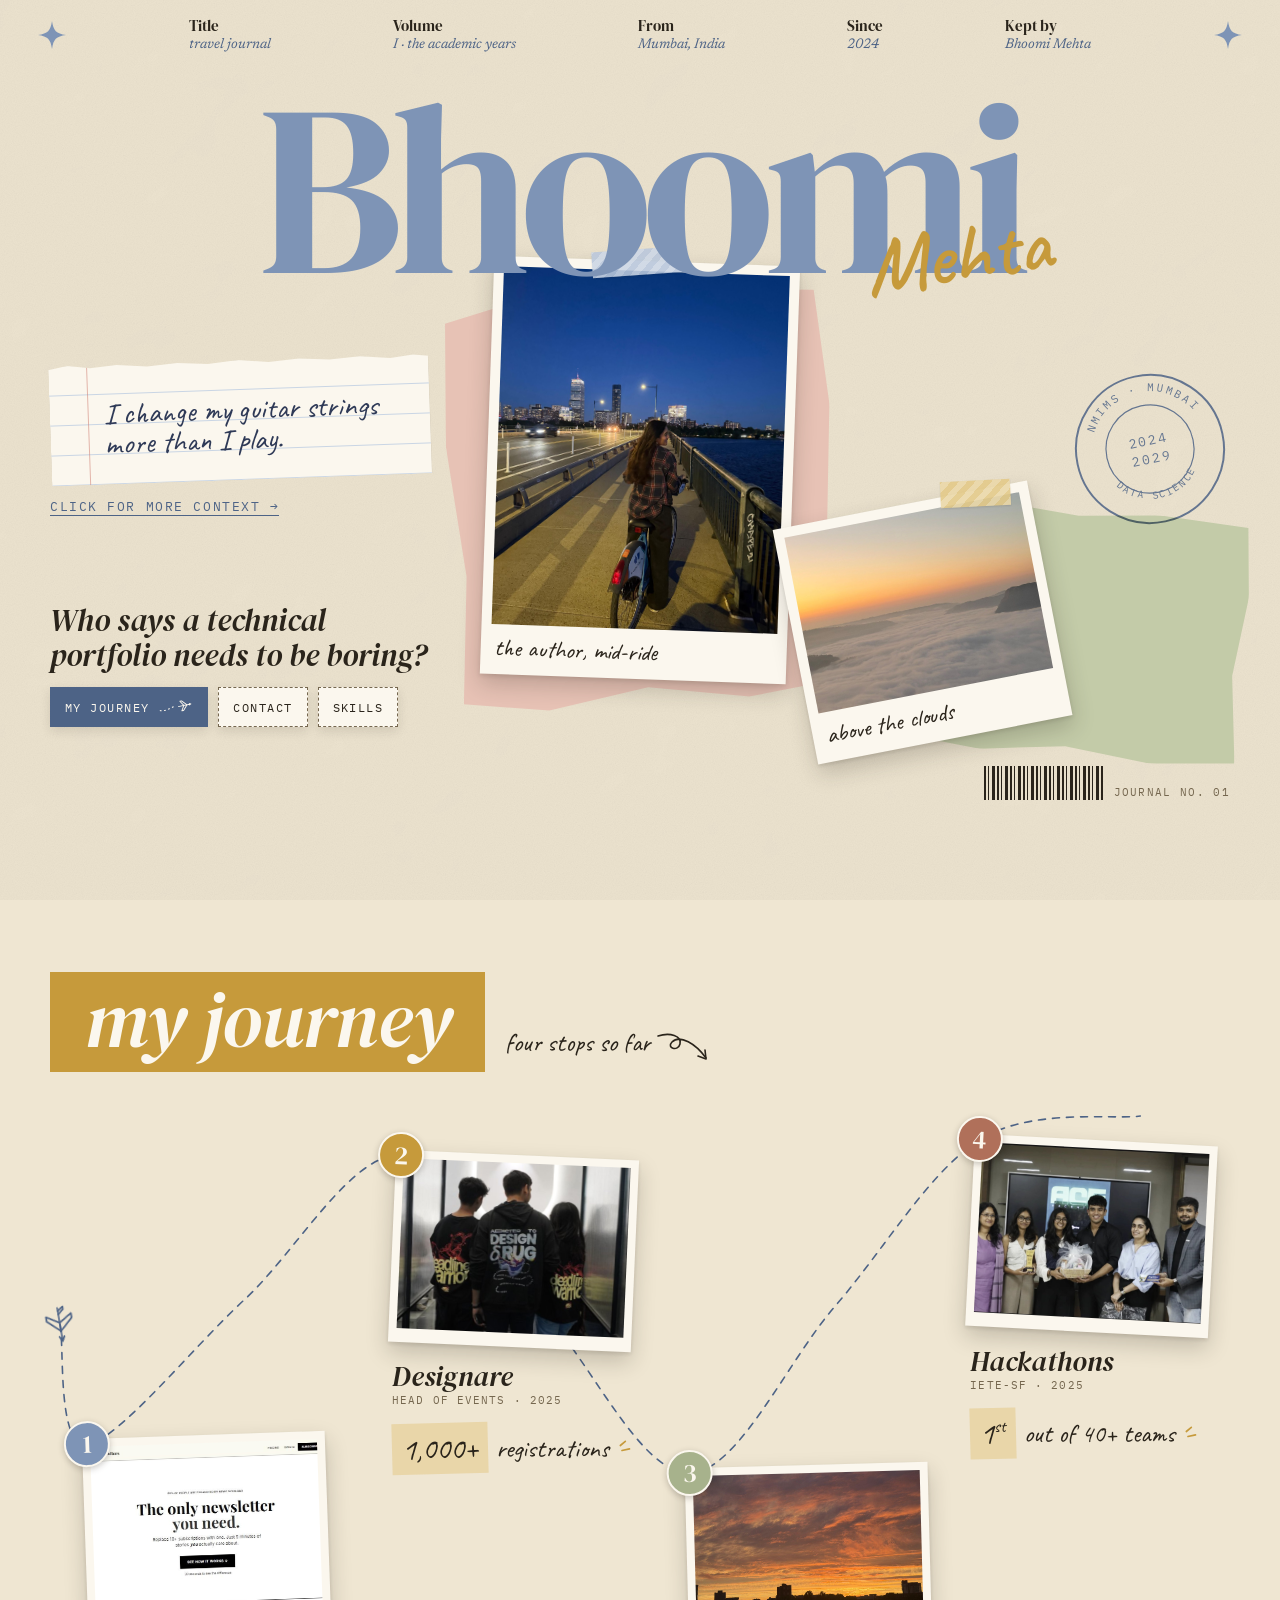
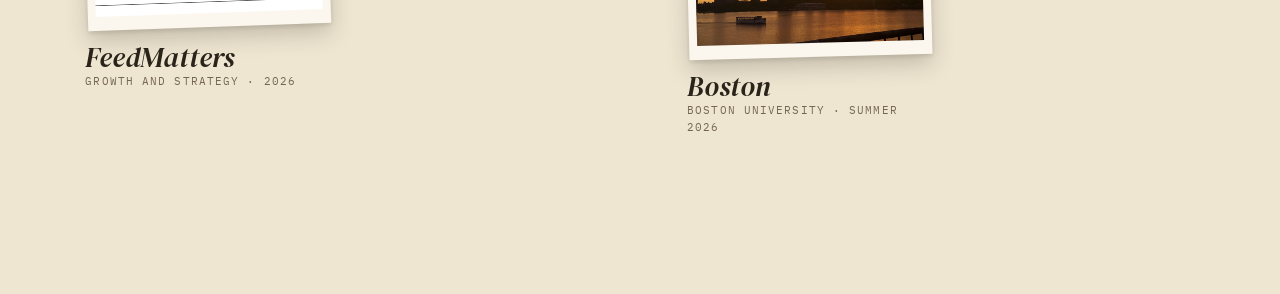
==== commit 09cb4106: "Add Designare and hackathon photos to the map; reword the Designare note Co-Authored-By: Claude Opus" ====
--- a/index.html
+++ b/index.html
@@ -1,131 +1,131 @@
-<!doctype html>
-<html lang="en">
-<head>
-<meta charset="utf-8">
-<meta name="viewport" content="width=device-width, initial-scale=1">
-<title>Bhoomi Mehta · Travel journal</title>
-<meta name="description" content="The travel journal of a data science student: where I worked, studied and built things.">
-<link rel="preconnect" href="https://fonts.googleapis.com">
-<link rel="preconnect" href="https://fonts.gstatic.com" crossorigin>
-<link href="https://fonts.googleapis.com/css2?family=DM+Serif+Display:ital@0;1&family=Newsreader:ital,opsz,wght@0,6..72,400;1,6..72,400&family=Caveat:wght@500;600&family=IBM+Plex+Mono:wght@400&display=swap" rel="stylesheet">
-<link rel="stylesheet" href="scrap.css?v=24">
-</head>
-<body>
-
-<svg class="paper crumple" aria-hidden="true"><filter id="crumple"><feTurbulence type="fractalNoise" baseFrequency="0.006" numOctaves="4" seed="21"/><feDiffuseLighting surfaceScale="2.6" lighting-color="#fff"><feDistantLight azimuth="225" elevation="60"/></feDiffuseLighting></filter><rect width="100%" height="100%" filter="url(#crumple)"/></svg>
-<svg class="paper grain" aria-hidden="true"><filter id="grain"><feTurbulence type="fractalNoise" baseFrequency="0.9" numOctaves="2"/><feColorMatrix type="saturate" values="0"/></filter><rect width="100%" height="100%" filter="url(#grain)"/></svg>
-
-<!-- ============ COVER ============ -->
-<header class="spread cover">
-
-  <div class="meta-row">
-    <svg class="mstar" viewBox="-10 -10 20 20" aria-hidden="true"><path d="M0 -10 C1 -3 3 -1 10 0 C3 1 1 3 0 10 C-1 3 -3 1 -10 0 C-3 -1 -1 -3 0 -10Z"/></svg>
-    <div><b>Title</b><span>travel journal</span></div>
-    <div><b>Volume</b><span>I · the academic years</span></div>
-    <div><b>From</b><span>Mumbai, India</span></div>
-    <div><b>Since</b><span>2024</span></div>
-    <div><b>Kept by</b><span>Bhoomi Mehta</span></div>
-    <svg class="mstar" viewBox="-10 -10 20 20" aria-hidden="true"><path d="M0 -10 C1 -3 3 -1 10 0 C3 1 1 3 0 10 C-1 3 -3 1 -10 0 C-3 -1 -1 -3 0 -10Z"/></svg>
-  </div>
-
-  <h1 class="cover-title">Bhoomi <span class="sig">Mehta</span></h1>
-
-  <div class="cover-body">
-    <div class="cover-left reveal">
-      <div class="note">
-        <p>I change my guitar strings more than I play.</p>
-      </div>
-      <a class="more" href="about.html">Click for more context →</a>
-      <div class="cover-ask">
-      <p class="ask">Who says a technical portfolio needs to be boring?</p>
-      <nav class="stubs" aria-label="Where to go next">
-        <a class="stub primary" href="#journey">My journey
-          <svg viewBox="-20 -10 40 20" aria-hidden="true"><path d="M-19 4 C-12 6 -6 0 0 -1" fill="none" stroke="currentColor" stroke-width="1.2" stroke-dasharray="2 3"/><g transform="translate(10 -2) rotate(-12) scale(0.55)" fill="none" stroke="currentColor" stroke-width="2" stroke-linejoin="round"><path d="M-14 0 L14 0 L10 -2 M14 0 L10 2"/><path d="M-1.5 0 L-8 -10.5 L-4.2 -10.5 L5.5 0"/><path d="M-1.5 0 L-8 10.5 L-4.2 10.5 L5.5 0"/></g></svg>
-        </a>
-        <a class="stub" href="about.html#contact">Contact</a>
-        <a class="stub" href="about.html#skills">Skills</a>
-      </nav>
-      </div>
-    </div>
-
-    <div class="cover-photo">
-      <span class="scrap blush" aria-hidden="true"></span>
-      <span class="tape blue" aria-hidden="true"></span>
-      <figure class="polaroid">
-        <img src="photos/bike.jpg" alt="Bhoomi on a bike on a bridge at dusk, looking back over her shoulder, with a city skyline behind her" width="1350" height="1800">
-        <figcaption>the author, mid-ride</figcaption>
-      </figure>
-    </div>
-
-    <div class="cover-right reveal">
-      <svg class="postmark" viewBox="0 0 160 160" role="img" aria-label="Postmark: NMIMS Mumbai, Data Science, 2024 to 2029">
-        <defs><path id="pm-top" d="M 22 80 A 58 58 0 0 1 138 80"/><path id="pm-bot" d="M 30 80 A 50 50 0 0 0 130 80"/></defs>
-        <circle cx="80" cy="80" r="74" fill="none" stroke="currentColor" stroke-width="2"/>
-        <circle cx="80" cy="80" r="44" fill="none" stroke="currentColor" stroke-width="1.2"/>
-        <text font-size="11"><textPath href="#pm-top" startOffset="50%" text-anchor="middle">NMIMS · MUMBAI</textPath></text>
-        <text font-size="10"><textPath href="#pm-bot" startOffset="50%" text-anchor="middle">DATA SCIENCE</textPath></text>
-        <text x="80" y="76" font-size="13" text-anchor="middle">2024</text>
-        <text x="80" y="94" font-size="13" text-anchor="middle">2029</text>
-      </svg>
-      <span class="scrap sage" aria-hidden="true"></span>
-      <figure class="polaroid mini">
-        <span class="tape mustard" aria-hidden="true"></span>
-        <img src="photos/clouds.jpg" alt="A valley full of clouds at sunrise" width="1350" height="1800" style="object-position:50% 40%">
-        <figcaption>above the clouds</figcaption>
-      </figure>
-      <div class="barcode"><i aria-hidden="true"></i><span class="mono">Journal no. 01</span></div>
-    </div>
-  </div>
-
-</header>
-
-<!-- ============ JOURNEY MAP ============ -->
-<section class="spread journey" id="journey" aria-label="My journey">
-  <div class="journey-head reveal">
-    <span class="label" style="--label: var(--mustard)">my journey</span>
-    <span class="scribble">four stops so far
-      <svg viewBox="0 0 54 34" aria-hidden="true"><path d="M2 6 C 14 2, 26 6, 24 14 C 22 22, 10 18, 16 12 C 24 4, 40 14, 50 28"/><path d="M42 26 L50 29 L49 20"/></svg>
-    </span>
-  </div>
-
-  <div class="map">
-    <svg class="route-line" aria-hidden="true"><path id="route-path"/></svg>
-    <svg class="plane" width="48" height="48" viewBox="-20 -20 40 40" aria-hidden="true">
-      <g fill="none" stroke="#4D6386" stroke-width="1.4" stroke-linejoin="round" stroke-linecap="round">
-        <path d="M-14 0 L14 0 L10 -2 M14 0 L10 2"/>
-        <path d="M-1.5 0 L-8 -10.5 L-4.2 -10.5 L5.5 0"/>
-        <path d="M-1.5 0 L-8 10.5 L-4.2 10.5 L5.5 0"/>
-        <path d="M-11.5 0 L-14.5 -4.6 L-12.4 -4.6 L-8.5 0"/>
-      </g>
-    </svg>
-
-    <ol class="stops">
-      <li class="stop s1">
-        <figure class="polaroid"><span class="badge">1</span><img src="photos/feedmatters.jpg" alt="The FeedMatters homepage" width="670" height="503" loading="lazy"></figure>
-        <a class="stop-link" href="feedmatters.html"><span class="stop-name">FeedMatters</span></a>
-        <span class="stop-detail">Growth and strategy · 2026</span>
-      </li>
-      <li class="stop s2">
-        <figure class="polaroid"><span class="badge">2</span><div class="ph type"><b>designathon</b><span>flagship event</span></div></figure>
-        <a class="stop-link" href="designare.html"><span class="stop-name">Designare</span></a>
-        <span class="stop-detail">Head of events · 2025</span>
-        <span class="stop-stat"><mark>1,000+</mark> registrations <svg class="ticks" viewBox="0 0 24 24" aria-hidden="true"><path d="M4 9 L10 4 M6 15 L15 13"/></svg></span>
-      </li>
-      <li class="stop s3">
-        <figure class="polaroid"><span class="badge">3</span><img src="photos/river.jpg" alt="Sunset over the Charles River in Boston" width="1800" height="1350" loading="lazy"></figure>
-        <a class="stop-link" href="boston.html"><span class="stop-name">Boston</span></a>
-        <span class="stop-detail">Boston University · Summer 2026</span>
-      </li>
-      <li class="stop s4">
-        <figure class="polaroid"><span class="badge">4</span><div class="ph type" style="--mustard: var(--clay)"><b>IETE-SF</b><span>national level hackathon</span></div></figure>
-        <a class="stop-link" href="hackathons.html"><span class="stop-name">Hackathons</span></a>
-        <span class="stop-detail">IETE-SF · 2025</span>
-        <span class="stop-stat"><mark>1<sup>st</sup></mark> out of 40+ teams <svg class="ticks" viewBox="0 0 24 24" aria-hidden="true"><path d="M4 9 L10 4 M6 15 L15 13"/></svg></span>
-      </li>
-    </ol>
-  </div>
-</section>
-
-<script src="scrap.js?v=4"></script>
-</body>
-</html>
+<!doctype html>
+<html lang="en">
+<head>
+<meta charset="utf-8">
+<meta name="viewport" content="width=device-width, initial-scale=1">
+<title>Bhoomi Mehta · Travel journal</title>
+<meta name="description" content="The travel journal of a data science student: where I worked, studied and built things.">
+<link rel="preconnect" href="https://fonts.googleapis.com">
+<link rel="preconnect" href="https://fonts.gstatic.com" crossorigin>
+<link href="https://fonts.googleapis.com/css2?family=DM+Serif+Display:ital@0;1&family=Newsreader:ital,opsz,wght@0,6..72,400;1,6..72,400&family=Caveat:wght@500;600&family=IBM+Plex+Mono:wght@400&display=swap" rel="stylesheet">
+<link rel="stylesheet" href="scrap.css?v=24">
+</head>
+<body>
+
+<svg class="paper crumple" aria-hidden="true"><filter id="crumple"><feTurbulence type="fractalNoise" baseFrequency="0.006" numOctaves="4" seed="21"/><feDiffuseLighting surfaceScale="2.6" lighting-color="#fff"><feDistantLight azimuth="225" elevation="60"/></feDiffuseLighting></filter><rect width="100%" height="100%" filter="url(#crumple)"/></svg>
+<svg class="paper grain" aria-hidden="true"><filter id="grain"><feTurbulence type="fractalNoise" baseFrequency="0.9" numOctaves="2"/><feColorMatrix type="saturate" values="0"/></filter><rect width="100%" height="100%" filter="url(#grain)"/></svg>
+
+<!-- ============ COVER ============ -->
+<header class="spread cover">
+
+  <div class="meta-row">
+    <svg class="mstar" viewBox="-10 -10 20 20" aria-hidden="true"><path d="M0 -10 C1 -3 3 -1 10 0 C3 1 1 3 0 10 C-1 3 -3 1 -10 0 C-3 -1 -1 -3 0 -10Z"/></svg>
+    <div><b>Title</b><span>travel journal</span></div>
+    <div><b>Volume</b><span>I · the academic years</span></div>
+    <div><b>From</b><span>Mumbai, India</span></div>
+    <div><b>Since</b><span>2024</span></div>
+    <div><b>Kept by</b><span>Bhoomi Mehta</span></div>
+    <svg class="mstar" viewBox="-10 -10 20 20" aria-hidden="true"><path d="M0 -10 C1 -3 3 -1 10 0 C3 1 1 3 0 10 C-1 3 -3 1 -10 0 C-3 -1 -1 -3 0 -10Z"/></svg>
+  </div>
+
+  <h1 class="cover-title">Bhoomi <span class="sig">Mehta</span></h1>
+
+  <div class="cover-body">
+    <div class="cover-left reveal">
+      <div class="note">
+        <p>I change my guitar strings more than I play.</p>
+      </div>
+      <a class="more" href="about.html">Click for more context →</a>
+      <div class="cover-ask">
+      <p class="ask">Who says a technical portfolio needs to be boring?</p>
+      <nav class="stubs" aria-label="Where to go next">
+        <a class="stub primary" href="#journey">My journey
+          <svg viewBox="-20 -10 40 20" aria-hidden="true"><path d="M-19 4 C-12 6 -6 0 0 -1" fill="none" stroke="currentColor" stroke-width="1.2" stroke-dasharray="2 3"/><g transform="translate(10 -2) rotate(-12) scale(0.55)" fill="none" stroke="currentColor" stroke-width="2" stroke-linejoin="round"><path d="M-14 0 L14 0 L10 -2 M14 0 L10 2"/><path d="M-1.5 0 L-8 -10.5 L-4.2 -10.5 L5.5 0"/><path d="M-1.5 0 L-8 10.5 L-4.2 10.5 L5.5 0"/></g></svg>
+        </a>
+        <a class="stub" href="about.html#contact">Contact</a>
+        <a class="stub" href="about.html#skills">Skills</a>
+      </nav>
+      </div>
+    </div>
+
+    <div class="cover-photo">
+      <span class="scrap blush" aria-hidden="true"></span>
+      <span class="tape blue" aria-hidden="true"></span>
+      <figure class="polaroid">
+        <img src="photos/bike.jpg" alt="Bhoomi on a bike on a bridge at dusk, looking back over her shoulder, with a city skyline behind her" width="1350" height="1800">
+        <figcaption>the author, mid-ride</figcaption>
+      </figure>
+    </div>
+
+    <div class="cover-right reveal">
+      <svg class="postmark" viewBox="0 0 160 160" role="img" aria-label="Postmark: NMIMS Mumbai, Data Science, 2024 to 2029">
+        <defs><path id="pm-top" d="M 22 80 A 58 58 0 0 1 138 80"/><path id="pm-bot" d="M 30 80 A 50 50 0 0 0 130 80"/></defs>
+        <circle cx="80" cy="80" r="74" fill="none" stroke="currentColor" stroke-width="2"/>
+        <circle cx="80" cy="80" r="44" fill="none" stroke="currentColor" stroke-width="1.2"/>
+        <text font-size="11"><textPath href="#pm-top" startOffset="50%" text-anchor="middle">NMIMS · MUMBAI</textPath></text>
+        <text font-size="10"><textPath href="#pm-bot" startOffset="50%" text-anchor="middle">DATA SCIENCE</textPath></text>
+        <text x="80" y="76" font-size="13" text-anchor="middle">2024</text>
+        <text x="80" y="94" font-size="13" text-anchor="middle">2029</text>
+      </svg>
+      <span class="scrap sage" aria-hidden="true"></span>
+      <figure class="polaroid mini">
+        <span class="tape mustard" aria-hidden="true"></span>
+        <img src="photos/clouds.jpg" alt="A valley full of clouds at sunrise" width="1350" height="1800" style="object-position:50% 40%">
+        <figcaption>above the clouds</figcaption>
+      </figure>
+      <div class="barcode"><i aria-hidden="true"></i><span class="mono">Journal no. 01</span></div>
+    </div>
+  </div>
+
+</header>
+
+<!-- ============ JOURNEY MAP ============ -->
+<section class="spread journey" id="journey" aria-label="My journey">
+  <div class="journey-head reveal">
+    <span class="label" style="--label: var(--mustard)">my journey</span>
+    <span class="scribble">four stops so far
+      <svg viewBox="0 0 54 34" aria-hidden="true"><path d="M2 6 C 14 2, 26 6, 24 14 C 22 22, 10 18, 16 12 C 24 4, 40 14, 50 28"/><path d="M42 26 L50 29 L49 20"/></svg>
+    </span>
+  </div>
+
+  <div class="map">
+    <svg class="route-line" aria-hidden="true"><path id="route-path"/></svg>
+    <svg class="plane" width="48" height="48" viewBox="-20 -20 40 40" aria-hidden="true">
+      <g fill="none" stroke="#4D6386" stroke-width="1.4" stroke-linejoin="round" stroke-linecap="round">
+        <path d="M-14 0 L14 0 L10 -2 M14 0 L10 2"/>
+        <path d="M-1.5 0 L-8 -10.5 L-4.2 -10.5 L5.5 0"/>
+        <path d="M-1.5 0 L-8 10.5 L-4.2 10.5 L5.5 0"/>
+        <path d="M-11.5 0 L-14.5 -4.6 L-12.4 -4.6 L-8.5 0"/>
+      </g>
+    </svg>
+
+    <ol class="stops">
+      <li class="stop s1">
+        <figure class="polaroid"><span class="badge">1</span><img src="photos/feedmatters.jpg" alt="The FeedMatters homepage" width="670" height="503" loading="lazy"></figure>
+        <a class="stop-link" href="feedmatters.html"><span class="stop-name">FeedMatters</span></a>
+        <span class="stop-detail">Growth and strategy · 2026</span>
+      </li>
+      <li class="stop s2">
+        <figure class="polaroid"><span class="badge">2</span><img src="photos/designare.jpg" alt="Three Designare team members from behind, wearing hoodies printed with Deadline Warriors and Addicted to Design" width="506" height="530" loading="lazy" style="object-position:50% 40%"></figure>
+        <a class="stop-link" href="designare.html"><span class="stop-name">Designare</span></a>
+        <span class="stop-detail">Head of events · 2025</span>
+        <span class="stop-stat"><mark>1,000+</mark> registrations <svg class="ticks" viewBox="0 0 24 24" aria-hidden="true"><path d="M4 9 L10 4 M6 15 L15 13"/></svg></span>
+      </li>
+      <li class="stop s3">
+        <figure class="polaroid"><span class="badge">3</span><img src="photos/river.jpg" alt="Sunset over the Charles River in Boston" width="1800" height="1350" loading="lazy"></figure>
+        <a class="stop-link" href="boston.html"><span class="stop-name">Boston</span></a>
+        <span class="stop-detail">Boston University · Summer 2026</span>
+      </li>
+      <li class="stop s4">
+        <figure class="polaroid"><span class="badge">4</span><img src="photos/hackathon.jpg" alt="Bhoomi with her team and faculty at a hackathon prize presentation, holding a trophy and a gift basket" width="1400" height="939" loading="lazy" style="object-position:50% 45%"></figure>
+        <a class="stop-link" href="hackathons.html"><span class="stop-name">Hackathons</span></a>
+        <span class="stop-detail">IETE-SF · 2025</span>
+        <span class="stop-stat"><mark>1<sup>st</sup></mark> out of 40+ teams <svg class="ticks" viewBox="0 0 24 24" aria-hidden="true"><path d="M4 9 L10 4 M6 15 L15 13"/></svg></span>
+      </li>
+    </ol>
+  </div>
+</section>
+
+<script src="scrap.js?v=4"></script>
+</body>
+</html>
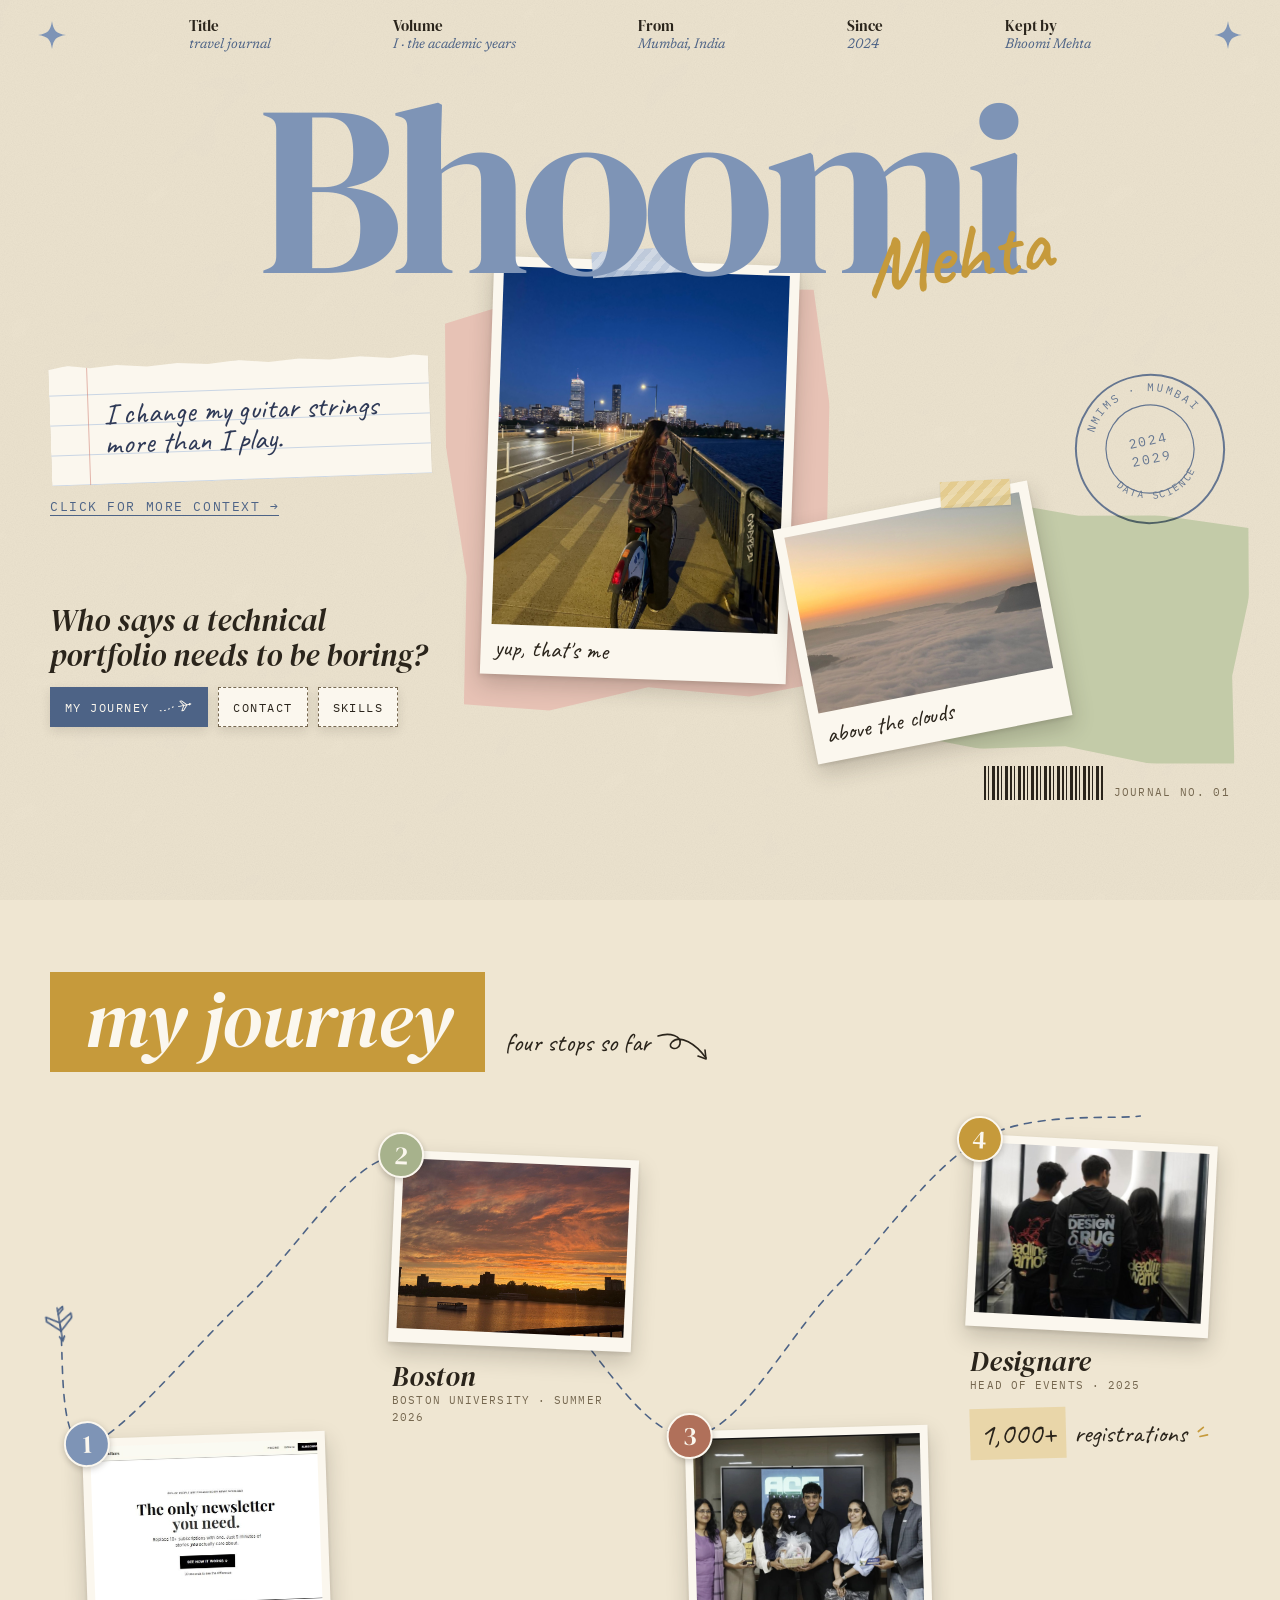
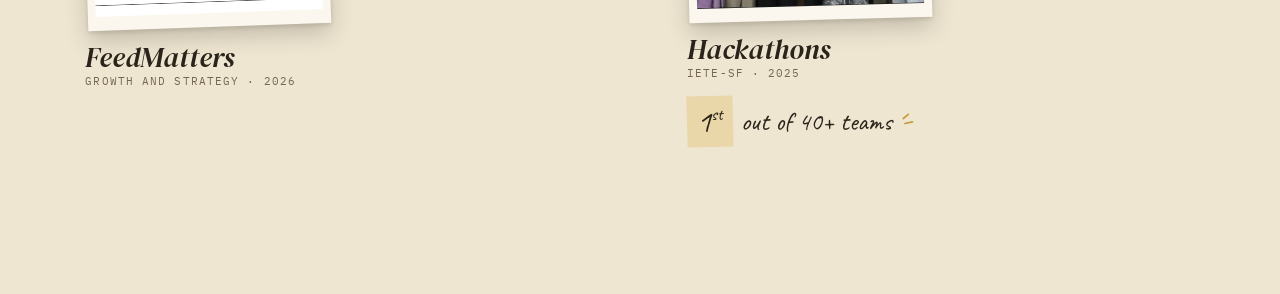
==== commit 593cc4af: "Reorder the journey: FeedMatters, Boston, Hackathons, Designare; new cover caption Co-Authored-By: C" ====
--- a/index.html
+++ b/index.html
@@ -1,131 +1,131 @@
-<!doctype html>
-<html lang="en">
-<head>
-<meta charset="utf-8">
-<meta name="viewport" content="width=device-width, initial-scale=1">
-<title>Bhoomi Mehta · Travel journal</title>
-<meta name="description" content="The travel journal of a data science student: where I worked, studied and built things.">
-<link rel="preconnect" href="https://fonts.googleapis.com">
-<link rel="preconnect" href="https://fonts.gstatic.com" crossorigin>
-<link href="https://fonts.googleapis.com/css2?family=DM+Serif+Display:ital@0;1&family=Newsreader:ital,opsz,wght@0,6..72,400;1,6..72,400&family=Caveat:wght@500;600&family=IBM+Plex+Mono:wght@400&display=swap" rel="stylesheet">
-<link rel="stylesheet" href="scrap.css?v=24">
-</head>
-<body>
-
-<svg class="paper crumple" aria-hidden="true"><filter id="crumple"><feTurbulence type="fractalNoise" baseFrequency="0.006" numOctaves="4" seed="21"/><feDiffuseLighting surfaceScale="2.6" lighting-color="#fff"><feDistantLight azimuth="225" elevation="60"/></feDiffuseLighting></filter><rect width="100%" height="100%" filter="url(#crumple)"/></svg>
-<svg class="paper grain" aria-hidden="true"><filter id="grain"><feTurbulence type="fractalNoise" baseFrequency="0.9" numOctaves="2"/><feColorMatrix type="saturate" values="0"/></filter><rect width="100%" height="100%" filter="url(#grain)"/></svg>
-
-<!-- ============ COVER ============ -->
-<header class="spread cover">
-
-  <div class="meta-row">
-    <svg class="mstar" viewBox="-10 -10 20 20" aria-hidden="true"><path d="M0 -10 C1 -3 3 -1 10 0 C3 1 1 3 0 10 C-1 3 -3 1 -10 0 C-3 -1 -1 -3 0 -10Z"/></svg>
-    <div><b>Title</b><span>travel journal</span></div>
-    <div><b>Volume</b><span>I · the academic years</span></div>
-    <div><b>From</b><span>Mumbai, India</span></div>
-    <div><b>Since</b><span>2024</span></div>
-    <div><b>Kept by</b><span>Bhoomi Mehta</span></div>
-    <svg class="mstar" viewBox="-10 -10 20 20" aria-hidden="true"><path d="M0 -10 C1 -3 3 -1 10 0 C3 1 1 3 0 10 C-1 3 -3 1 -10 0 C-3 -1 -1 -3 0 -10Z"/></svg>
-  </div>
-
-  <h1 class="cover-title">Bhoomi <span class="sig">Mehta</span></h1>
-
-  <div class="cover-body">
-    <div class="cover-left reveal">
-      <div class="note">
-        <p>I change my guitar strings more than I play.</p>
-      </div>
-      <a class="more" href="about.html">Click for more context →</a>
-      <div class="cover-ask">
-      <p class="ask">Who says a technical portfolio needs to be boring?</p>
-      <nav class="stubs" aria-label="Where to go next">
-        <a class="stub primary" href="#journey">My journey
-          <svg viewBox="-20 -10 40 20" aria-hidden="true"><path d="M-19 4 C-12 6 -6 0 0 -1" fill="none" stroke="currentColor" stroke-width="1.2" stroke-dasharray="2 3"/><g transform="translate(10 -2) rotate(-12) scale(0.55)" fill="none" stroke="currentColor" stroke-width="2" stroke-linejoin="round"><path d="M-14 0 L14 0 L10 -2 M14 0 L10 2"/><path d="M-1.5 0 L-8 -10.5 L-4.2 -10.5 L5.5 0"/><path d="M-1.5 0 L-8 10.5 L-4.2 10.5 L5.5 0"/></g></svg>
-        </a>
-        <a class="stub" href="about.html#contact">Contact</a>
-        <a class="stub" href="about.html#skills">Skills</a>
-      </nav>
-      </div>
-    </div>
-
-    <div class="cover-photo">
-      <span class="scrap blush" aria-hidden="true"></span>
-      <span class="tape blue" aria-hidden="true"></span>
-      <figure class="polaroid">
-        <img src="photos/bike.jpg" alt="Bhoomi on a bike on a bridge at dusk, looking back over her shoulder, with a city skyline behind her" width="1350" height="1800">
-        <figcaption>the author, mid-ride</figcaption>
-      </figure>
-    </div>
-
-    <div class="cover-right reveal">
-      <svg class="postmark" viewBox="0 0 160 160" role="img" aria-label="Postmark: NMIMS Mumbai, Data Science, 2024 to 2029">
-        <defs><path id="pm-top" d="M 22 80 A 58 58 0 0 1 138 80"/><path id="pm-bot" d="M 30 80 A 50 50 0 0 0 130 80"/></defs>
-        <circle cx="80" cy="80" r="74" fill="none" stroke="currentColor" stroke-width="2"/>
-        <circle cx="80" cy="80" r="44" fill="none" stroke="currentColor" stroke-width="1.2"/>
-        <text font-size="11"><textPath href="#pm-top" startOffset="50%" text-anchor="middle">NMIMS · MUMBAI</textPath></text>
-        <text font-size="10"><textPath href="#pm-bot" startOffset="50%" text-anchor="middle">DATA SCIENCE</textPath></text>
-        <text x="80" y="76" font-size="13" text-anchor="middle">2024</text>
-        <text x="80" y="94" font-size="13" text-anchor="middle">2029</text>
-      </svg>
-      <span class="scrap sage" aria-hidden="true"></span>
-      <figure class="polaroid mini">
-        <span class="tape mustard" aria-hidden="true"></span>
-        <img src="photos/clouds.jpg" alt="A valley full of clouds at sunrise" width="1350" height="1800" style="object-position:50% 40%">
-        <figcaption>above the clouds</figcaption>
-      </figure>
-      <div class="barcode"><i aria-hidden="true"></i><span class="mono">Journal no. 01</span></div>
-    </div>
-  </div>
-
-</header>
-
-<!-- ============ JOURNEY MAP ============ -->
-<section class="spread journey" id="journey" aria-label="My journey">
-  <div class="journey-head reveal">
-    <span class="label" style="--label: var(--mustard)">my journey</span>
-    <span class="scribble">four stops so far
-      <svg viewBox="0 0 54 34" aria-hidden="true"><path d="M2 6 C 14 2, 26 6, 24 14 C 22 22, 10 18, 16 12 C 24 4, 40 14, 50 28"/><path d="M42 26 L50 29 L49 20"/></svg>
-    </span>
-  </div>
-
-  <div class="map">
-    <svg class="route-line" aria-hidden="true"><path id="route-path"/></svg>
-    <svg class="plane" width="48" height="48" viewBox="-20 -20 40 40" aria-hidden="true">
-      <g fill="none" stroke="#4D6386" stroke-width="1.4" stroke-linejoin="round" stroke-linecap="round">
-        <path d="M-14 0 L14 0 L10 -2 M14 0 L10 2"/>
-        <path d="M-1.5 0 L-8 -10.5 L-4.2 -10.5 L5.5 0"/>
-        <path d="M-1.5 0 L-8 10.5 L-4.2 10.5 L5.5 0"/>
-        <path d="M-11.5 0 L-14.5 -4.6 L-12.4 -4.6 L-8.5 0"/>
-      </g>
-    </svg>
-
-    <ol class="stops">
-      <li class="stop s1">
-        <figure class="polaroid"><span class="badge">1</span><img src="photos/feedmatters.jpg" alt="The FeedMatters homepage" width="670" height="503" loading="lazy"></figure>
-        <a class="stop-link" href="feedmatters.html"><span class="stop-name">FeedMatters</span></a>
-        <span class="stop-detail">Growth and strategy · 2026</span>
-      </li>
-      <li class="stop s2">
-        <figure class="polaroid"><span class="badge">2</span><img src="photos/designare.jpg" alt="Three Designare team members from behind, wearing hoodies printed with Deadline Warriors and Addicted to Design" width="506" height="530" loading="lazy" style="object-position:50% 40%"></figure>
-        <a class="stop-link" href="designare.html"><span class="stop-name">Designare</span></a>
-        <span class="stop-detail">Head of events · 2025</span>
-        <span class="stop-stat"><mark>1,000+</mark> registrations <svg class="ticks" viewBox="0 0 24 24" aria-hidden="true"><path d="M4 9 L10 4 M6 15 L15 13"/></svg></span>
-      </li>
-      <li class="stop s3">
-        <figure class="polaroid"><span class="badge">3</span><img src="photos/river.jpg" alt="Sunset over the Charles River in Boston" width="1800" height="1350" loading="lazy"></figure>
-        <a class="stop-link" href="boston.html"><span class="stop-name">Boston</span></a>
-        <span class="stop-detail">Boston University · Summer 2026</span>
-      </li>
-      <li class="stop s4">
-        <figure class="polaroid"><span class="badge">4</span><img src="photos/hackathon.jpg" alt="Bhoomi with her team and faculty at a hackathon prize presentation, holding a trophy and a gift basket" width="1400" height="939" loading="lazy" style="object-position:50% 45%"></figure>
-        <a class="stop-link" href="hackathons.html"><span class="stop-name">Hackathons</span></a>
-        <span class="stop-detail">IETE-SF · 2025</span>
-        <span class="stop-stat"><mark>1<sup>st</sup></mark> out of 40+ teams <svg class="ticks" viewBox="0 0 24 24" aria-hidden="true"><path d="M4 9 L10 4 M6 15 L15 13"/></svg></span>
-      </li>
-    </ol>
-  </div>
-</section>
-
-<script src="scrap.js?v=4"></script>
-</body>
-</html>
+<!doctype html>
+<html lang="en">
+<head>
+<meta charset="utf-8">
+<meta name="viewport" content="width=device-width, initial-scale=1">
+<title>Bhoomi Mehta · Travel journal</title>
+<meta name="description" content="The travel journal of a data science student: where I worked, studied and built things.">
+<link rel="preconnect" href="https://fonts.googleapis.com">
+<link rel="preconnect" href="https://fonts.gstatic.com" crossorigin>
+<link href="https://fonts.googleapis.com/css2?family=DM+Serif+Display:ital@0;1&family=Newsreader:ital,opsz,wght@0,6..72,400;1,6..72,400&family=Caveat:wght@500;600&family=IBM+Plex+Mono:wght@400&display=swap" rel="stylesheet">
+<link rel="stylesheet" href="scrap.css?v=27">
+</head>
+<body>
+
+<svg class="paper crumple" aria-hidden="true"><filter id="crumple"><feTurbulence type="fractalNoise" baseFrequency="0.006" numOctaves="4" seed="21"/><feDiffuseLighting surfaceScale="2.6" lighting-color="#fff"><feDistantLight azimuth="225" elevation="60"/></feDiffuseLighting></filter><rect width="100%" height="100%" filter="url(#crumple)"/></svg>
+<svg class="paper grain" aria-hidden="true"><filter id="grain"><feTurbulence type="fractalNoise" baseFrequency="0.9" numOctaves="2"/><feColorMatrix type="saturate" values="0"/></filter><rect width="100%" height="100%" filter="url(#grain)"/></svg>
+
+<!-- ============ COVER ============ -->
+<header class="spread cover">
+
+  <div class="meta-row">
+    <svg class="mstar" viewBox="-10 -10 20 20" aria-hidden="true"><path d="M0 -10 C1 -3 3 -1 10 0 C3 1 1 3 0 10 C-1 3 -3 1 -10 0 C-3 -1 -1 -3 0 -10Z"/></svg>
+    <div><b>Title</b><span>travel journal</span></div>
+    <div><b>Volume</b><span>I · the academic years</span></div>
+    <div><b>From</b><span>Mumbai, India</span></div>
+    <div><b>Since</b><span>2024</span></div>
+    <div><b>Kept by</b><span>Bhoomi Mehta</span></div>
+    <svg class="mstar" viewBox="-10 -10 20 20" aria-hidden="true"><path d="M0 -10 C1 -3 3 -1 10 0 C3 1 1 3 0 10 C-1 3 -3 1 -10 0 C-3 -1 -1 -3 0 -10Z"/></svg>
+  </div>
+
+  <h1 class="cover-title">Bhoomi <span class="sig">Mehta</span></h1>
+
+  <div class="cover-body">
+    <div class="cover-left reveal">
+      <div class="note">
+        <p>I change my guitar strings more than I play.</p>
+      </div>
+      <a class="more" href="about.html">Click for more context →</a>
+      <div class="cover-ask">
+      <p class="ask">Who says a technical portfolio needs to be boring?</p>
+      <nav class="stubs" aria-label="Where to go next">
+        <a class="stub primary" href="#journey">My journey
+          <svg viewBox="-20 -10 40 20" aria-hidden="true"><path d="M-19 4 C-12 6 -6 0 0 -1" fill="none" stroke="currentColor" stroke-width="1.2" stroke-dasharray="2 3"/><g transform="translate(10 -2) rotate(-12) scale(0.55)" fill="none" stroke="currentColor" stroke-width="2" stroke-linejoin="round"><path d="M-14 0 L14 0 L10 -2 M14 0 L10 2"/><path d="M-1.5 0 L-8 -10.5 L-4.2 -10.5 L5.5 0"/><path d="M-1.5 0 L-8 10.5 L-4.2 10.5 L5.5 0"/></g></svg>
+        </a>
+        <a class="stub" href="about.html#contact">Contact</a>
+        <a class="stub" href="about.html#skills">Skills</a>
+      </nav>
+      </div>
+    </div>
+
+    <div class="cover-photo">
+      <span class="scrap blush" aria-hidden="true"></span>
+      <span class="tape blue" aria-hidden="true"></span>
+      <figure class="polaroid">
+        <img src="photos/bike.jpg" alt="Bhoomi on a bike on a bridge at dusk, looking back over her shoulder, with a city skyline behind her" width="1350" height="1800">
+        <figcaption>yup, that's me</figcaption>
+      </figure>
+    </div>
+
+    <div class="cover-right reveal">
+      <svg class="postmark" viewBox="0 0 160 160" role="img" aria-label="Postmark: NMIMS Mumbai, Data Science, 2024 to 2029">
+        <defs><path id="pm-top" d="M 22 80 A 58 58 0 0 1 138 80"/><path id="pm-bot" d="M 30 80 A 50 50 0 0 0 130 80"/></defs>
+        <circle cx="80" cy="80" r="74" fill="none" stroke="currentColor" stroke-width="2"/>
+        <circle cx="80" cy="80" r="44" fill="none" stroke="currentColor" stroke-width="1.2"/>
+        <text font-size="11"><textPath href="#pm-top" startOffset="50%" text-anchor="middle">NMIMS · MUMBAI</textPath></text>
+        <text font-size="10"><textPath href="#pm-bot" startOffset="50%" text-anchor="middle">DATA SCIENCE</textPath></text>
+        <text x="80" y="76" font-size="13" text-anchor="middle">2024</text>
+        <text x="80" y="94" font-size="13" text-anchor="middle">2029</text>
+      </svg>
+      <span class="scrap sage" aria-hidden="true"></span>
+      <figure class="polaroid mini">
+        <span class="tape mustard" aria-hidden="true"></span>
+        <img src="photos/clouds.jpg" alt="A valley full of clouds at sunrise" width="1350" height="1800" style="object-position:50% 40%">
+        <figcaption>above the clouds</figcaption>
+      </figure>
+      <div class="barcode"><i aria-hidden="true"></i><span class="mono">Journal no. 01</span></div>
+    </div>
+  </div>
+
+</header>
+
+<!-- ============ JOURNEY MAP ============ -->
+<section class="spread journey" id="journey" aria-label="My journey">
+  <div class="journey-head reveal">
+    <span class="label" style="--label: var(--mustard)">my journey</span>
+    <span class="scribble">four stops so far
+      <svg viewBox="0 0 54 34" aria-hidden="true"><path d="M2 6 C 14 2, 26 6, 24 14 C 22 22, 10 18, 16 12 C 24 4, 40 14, 50 28"/><path d="M42 26 L50 29 L49 20"/></svg>
+    </span>
+  </div>
+
+  <div class="map">
+    <svg class="route-line" aria-hidden="true"><path id="route-path"/></svg>
+    <svg class="plane" width="48" height="48" viewBox="-20 -20 40 40" aria-hidden="true">
+      <g fill="none" stroke="#4D6386" stroke-width="1.4" stroke-linejoin="round" stroke-linecap="round">
+        <path d="M-14 0 L14 0 L10 -2 M14 0 L10 2"/>
+        <path d="M-1.5 0 L-8 -10.5 L-4.2 -10.5 L5.5 0"/>
+        <path d="M-1.5 0 L-8 10.5 L-4.2 10.5 L5.5 0"/>
+        <path d="M-11.5 0 L-14.5 -4.6 L-12.4 -4.6 L-8.5 0"/>
+      </g>
+    </svg>
+
+    <ol class="stops">
+      <li class="stop s1" style="--c: var(--blue)">
+        <figure class="polaroid"><span class="badge">1</span><img src="photos/feedmatters.jpg" alt="The FeedMatters homepage" width="670" height="503" loading="lazy"></figure>
+        <a class="stop-link" href="feedmatters.html"><span class="stop-name">FeedMatters</span></a>
+        <span class="stop-detail">Growth and strategy · 2026</span>
+      </li>
+      <li class="stop s2" style="--c: var(--sage)">
+        <figure class="polaroid"><span class="badge">2</span><img src="photos/river.jpg" alt="Sunset over the Charles River in Boston" width="1800" height="1350" loading="lazy"></figure>
+        <a class="stop-link" href="boston.html"><span class="stop-name">Boston</span></a>
+        <span class="stop-detail">Boston University · Summer 2026</span>
+      </li>
+      <li class="stop s3" style="--c: var(--clay)">
+        <figure class="polaroid"><span class="badge">3</span><img src="photos/hackathon.jpg" alt="Bhoomi with her team and faculty at a hackathon prize presentation, holding a trophy and a gift basket" width="1400" height="939" loading="lazy" style="object-position:50% 45%"></figure>
+        <a class="stop-link" href="hackathons.html"><span class="stop-name">Hackathons</span></a>
+        <span class="stop-detail">IETE-SF · 2025</span>
+        <span class="stop-stat"><mark>1<sup>st</sup></mark> out of 40+ teams <svg class="ticks" viewBox="0 0 24 24" aria-hidden="true"><path d="M4 9 L10 4 M6 15 L15 13"/></svg></span>
+      </li>
+      <li class="stop s4" style="--c: var(--mustard)">
+        <figure class="polaroid"><span class="badge">4</span><img src="photos/designare.jpg" alt="Three Designare team members from behind, wearing hoodies printed with Deadline Warriors and Addicted to Design" width="506" height="530" loading="lazy" style="object-position:50% 40%"></figure>
+        <a class="stop-link" href="designare.html"><span class="stop-name">Designare</span></a>
+        <span class="stop-detail">Head of events · 2025</span>
+        <span class="stop-stat"><mark>1,000+</mark> registrations <svg class="ticks" viewBox="0 0 24 24" aria-hidden="true"><path d="M4 9 L10 4 M6 15 L15 13"/></svg></span>
+      </li>
+    </ol>
+  </div>
+</section>
+
+<script src="scrap.js?v=4"></script>
+</body>
+</html>
--- a/scrap.css
+++ b/scrap.css
@@ -227,7 +227,7 @@
 .stop { position: absolute; width: clamp(180px, min(19vw, 32vh), 280px); z-index: 2; }
 .stop.s1 { left: 3%; top: 46%; --c: var(--blue); }
 .stop.s2 { left: 29%; top: 8%; --c: var(--mustard); }
-.stop.s3 { left: 54%; top: 50%; --c: var(--sage); }
+.stop.s3 { left: 54%; top: 45%; --c: var(--sage); }
 .stop.s4 { left: 78%; top: 6%; --c: var(--clay); }
 .stop .pin-num { position: absolute; left: -26px; top: -40px; z-index: 4; font: 400 clamp(64px, 7vw, 92px)/0.8 var(--display); color: var(--c); }
 .stop .polaroid { transform: rotate(var(--r, -2deg)); transition: transform 0.3s ease; }
@@ -589,3 +589,9 @@
   .cover .meta-row { display: none; }
   .cover-title { margin-top: 24px; }
 }
+
+/* Phones: the clouds photo sits below the buttons instead of sliding up into them */
+@media (max-width: 900px) {
+  .cover-right { margin-top: 28px; }
+  .cover-right .mini { margin-top: 0; transform: rotate(-6deg); }
+}
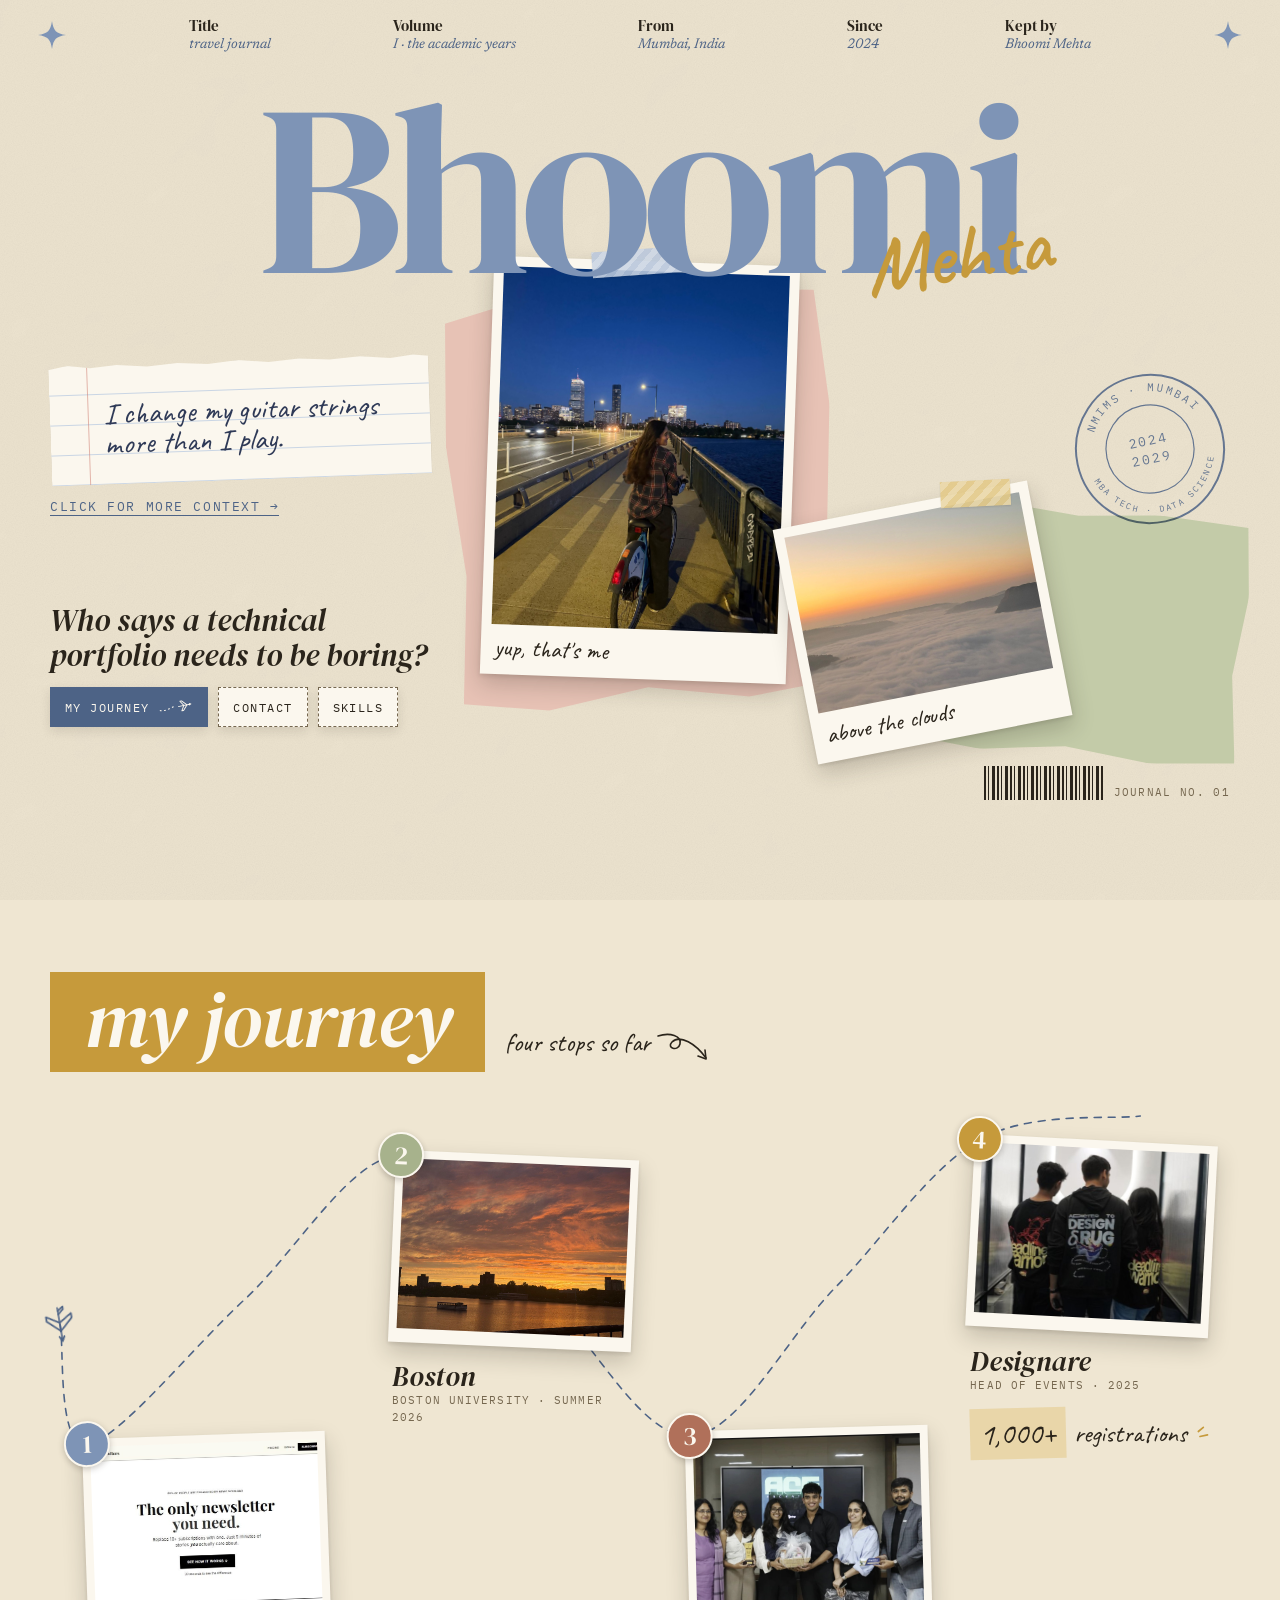
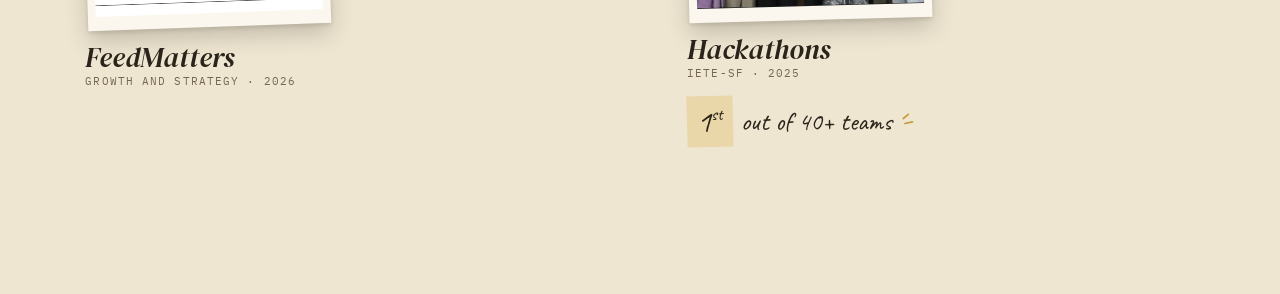
==== commit 7c81255a: "Cover stamp: MBA Tech · Data Science, centered between the rings Co-Authored-By: Claude Opus 5.5 <no" ====
--- a/index.html
+++ b/index.html
@@ -1,131 +1,131 @@
-<!doctype html>
-<html lang="en">
-<head>
-<meta charset="utf-8">
-<meta name="viewport" content="width=device-width, initial-scale=1">
-<title>Bhoomi Mehta · Travel journal</title>
-<meta name="description" content="The travel journal of a data science student: where I worked, studied and built things.">
-<link rel="preconnect" href="https://fonts.googleapis.com">
-<link rel="preconnect" href="https://fonts.gstatic.com" crossorigin>
-<link href="https://fonts.googleapis.com/css2?family=DM+Serif+Display:ital@0;1&family=Newsreader:ital,opsz,wght@0,6..72,400;1,6..72,400&family=Caveat:wght@500;600&family=IBM+Plex+Mono:wght@400&display=swap" rel="stylesheet">
-<link rel="stylesheet" href="scrap.css?v=27">
-</head>
-<body>
-
-<svg class="paper crumple" aria-hidden="true"><filter id="crumple"><feTurbulence type="fractalNoise" baseFrequency="0.006" numOctaves="4" seed="21"/><feDiffuseLighting surfaceScale="2.6" lighting-color="#fff"><feDistantLight azimuth="225" elevation="60"/></feDiffuseLighting></filter><rect width="100%" height="100%" filter="url(#crumple)"/></svg>
-<svg class="paper grain" aria-hidden="true"><filter id="grain"><feTurbulence type="fractalNoise" baseFrequency="0.9" numOctaves="2"/><feColorMatrix type="saturate" values="0"/></filter><rect width="100%" height="100%" filter="url(#grain)"/></svg>
-
-<!-- ============ COVER ============ -->
-<header class="spread cover">
-
-  <div class="meta-row">
-    <svg class="mstar" viewBox="-10 -10 20 20" aria-hidden="true"><path d="M0 -10 C1 -3 3 -1 10 0 C3 1 1 3 0 10 C-1 3 -3 1 -10 0 C-3 -1 -1 -3 0 -10Z"/></svg>
-    <div><b>Title</b><span>travel journal</span></div>
-    <div><b>Volume</b><span>I · the academic years</span></div>
-    <div><b>From</b><span>Mumbai, India</span></div>
-    <div><b>Since</b><span>2024</span></div>
-    <div><b>Kept by</b><span>Bhoomi Mehta</span></div>
-    <svg class="mstar" viewBox="-10 -10 20 20" aria-hidden="true"><path d="M0 -10 C1 -3 3 -1 10 0 C3 1 1 3 0 10 C-1 3 -3 1 -10 0 C-3 -1 -1 -3 0 -10Z"/></svg>
-  </div>
-
-  <h1 class="cover-title">Bhoomi <span class="sig">Mehta</span></h1>
-
-  <div class="cover-body">
-    <div class="cover-left reveal">
-      <div class="note">
-        <p>I change my guitar strings more than I play.</p>
-      </div>
-      <a class="more" href="about.html">Click for more context →</a>
-      <div class="cover-ask">
-      <p class="ask">Who says a technical portfolio needs to be boring?</p>
-      <nav class="stubs" aria-label="Where to go next">
-        <a class="stub primary" href="#journey">My journey
-          <svg viewBox="-20 -10 40 20" aria-hidden="true"><path d="M-19 4 C-12 6 -6 0 0 -1" fill="none" stroke="currentColor" stroke-width="1.2" stroke-dasharray="2 3"/><g transform="translate(10 -2) rotate(-12) scale(0.55)" fill="none" stroke="currentColor" stroke-width="2" stroke-linejoin="round"><path d="M-14 0 L14 0 L10 -2 M14 0 L10 2"/><path d="M-1.5 0 L-8 -10.5 L-4.2 -10.5 L5.5 0"/><path d="M-1.5 0 L-8 10.5 L-4.2 10.5 L5.5 0"/></g></svg>
-        </a>
-        <a class="stub" href="about.html#contact">Contact</a>
-        <a class="stub" href="about.html#skills">Skills</a>
-      </nav>
-      </div>
-    </div>
-
-    <div class="cover-photo">
-      <span class="scrap blush" aria-hidden="true"></span>
-      <span class="tape blue" aria-hidden="true"></span>
-      <figure class="polaroid">
-        <img src="photos/bike.jpg" alt="Bhoomi on a bike on a bridge at dusk, looking back over her shoulder, with a city skyline behind her" width="1350" height="1800">
-        <figcaption>yup, that's me</figcaption>
-      </figure>
-    </div>
-
-    <div class="cover-right reveal">
-      <svg class="postmark" viewBox="0 0 160 160" role="img" aria-label="Postmark: NMIMS Mumbai, Data Science, 2024 to 2029">
-        <defs><path id="pm-top" d="M 22 80 A 58 58 0 0 1 138 80"/><path id="pm-bot" d="M 30 80 A 50 50 0 0 0 130 80"/></defs>
-        <circle cx="80" cy="80" r="74" fill="none" stroke="currentColor" stroke-width="2"/>
-        <circle cx="80" cy="80" r="44" fill="none" stroke="currentColor" stroke-width="1.2"/>
-        <text font-size="11"><textPath href="#pm-top" startOffset="50%" text-anchor="middle">NMIMS · MUMBAI</textPath></text>
-        <text font-size="10"><textPath href="#pm-bot" startOffset="50%" text-anchor="middle">DATA SCIENCE</textPath></text>
-        <text x="80" y="76" font-size="13" text-anchor="middle">2024</text>
-        <text x="80" y="94" font-size="13" text-anchor="middle">2029</text>
-      </svg>
-      <span class="scrap sage" aria-hidden="true"></span>
-      <figure class="polaroid mini">
-        <span class="tape mustard" aria-hidden="true"></span>
-        <img src="photos/clouds.jpg" alt="A valley full of clouds at sunrise" width="1350" height="1800" style="object-position:50% 40%">
-        <figcaption>above the clouds</figcaption>
-      </figure>
-      <div class="barcode"><i aria-hidden="true"></i><span class="mono">Journal no. 01</span></div>
-    </div>
-  </div>
-
-</header>
-
-<!-- ============ JOURNEY MAP ============ -->
-<section class="spread journey" id="journey" aria-label="My journey">
-  <div class="journey-head reveal">
-    <span class="label" style="--label: var(--mustard)">my journey</span>
-    <span class="scribble">four stops so far
-      <svg viewBox="0 0 54 34" aria-hidden="true"><path d="M2 6 C 14 2, 26 6, 24 14 C 22 22, 10 18, 16 12 C 24 4, 40 14, 50 28"/><path d="M42 26 L50 29 L49 20"/></svg>
-    </span>
-  </div>
-
-  <div class="map">
-    <svg class="route-line" aria-hidden="true"><path id="route-path"/></svg>
-    <svg class="plane" width="48" height="48" viewBox="-20 -20 40 40" aria-hidden="true">
-      <g fill="none" stroke="#4D6386" stroke-width="1.4" stroke-linejoin="round" stroke-linecap="round">
-        <path d="M-14 0 L14 0 L10 -2 M14 0 L10 2"/>
-        <path d="M-1.5 0 L-8 -10.5 L-4.2 -10.5 L5.5 0"/>
-        <path d="M-1.5 0 L-8 10.5 L-4.2 10.5 L5.5 0"/>
-        <path d="M-11.5 0 L-14.5 -4.6 L-12.4 -4.6 L-8.5 0"/>
-      </g>
-    </svg>
-
-    <ol class="stops">
-      <li class="stop s1" style="--c: var(--blue)">
-        <figure class="polaroid"><span class="badge">1</span><img src="photos/feedmatters.jpg" alt="The FeedMatters homepage" width="670" height="503" loading="lazy"></figure>
-        <a class="stop-link" href="feedmatters.html"><span class="stop-name">FeedMatters</span></a>
-        <span class="stop-detail">Growth and strategy · 2026</span>
-      </li>
-      <li class="stop s2" style="--c: var(--sage)">
-        <figure class="polaroid"><span class="badge">2</span><img src="photos/river.jpg" alt="Sunset over the Charles River in Boston" width="1800" height="1350" loading="lazy"></figure>
-        <a class="stop-link" href="boston.html"><span class="stop-name">Boston</span></a>
-        <span class="stop-detail">Boston University · Summer 2026</span>
-      </li>
-      <li class="stop s3" style="--c: var(--clay)">
-        <figure class="polaroid"><span class="badge">3</span><img src="photos/hackathon.jpg" alt="Bhoomi with her team and faculty at a hackathon prize presentation, holding a trophy and a gift basket" width="1400" height="939" loading="lazy" style="object-position:50% 45%"></figure>
-        <a class="stop-link" href="hackathons.html"><span class="stop-name">Hackathons</span></a>
-        <span class="stop-detail">IETE-SF · 2025</span>
-        <span class="stop-stat"><mark>1<sup>st</sup></mark> out of 40+ teams <svg class="ticks" viewBox="0 0 24 24" aria-hidden="true"><path d="M4 9 L10 4 M6 15 L15 13"/></svg></span>
-      </li>
-      <li class="stop s4" style="--c: var(--mustard)">
-        <figure class="polaroid"><span class="badge">4</span><img src="photos/designare.jpg" alt="Three Designare team members from behind, wearing hoodies printed with Deadline Warriors and Addicted to Design" width="506" height="530" loading="lazy" style="object-position:50% 40%"></figure>
-        <a class="stop-link" href="designare.html"><span class="stop-name">Designare</span></a>
-        <span class="stop-detail">Head of events · 2025</span>
-        <span class="stop-stat"><mark>1,000+</mark> registrations <svg class="ticks" viewBox="0 0 24 24" aria-hidden="true"><path d="M4 9 L10 4 M6 15 L15 13"/></svg></span>
-      </li>
-    </ol>
-  </div>
-</section>
-
-<script src="scrap.js?v=4"></script>
-</body>
-</html>
+<!doctype html>
+<html lang="en">
+<head>
+<meta charset="utf-8">
+<meta name="viewport" content="width=device-width, initial-scale=1">
+<title>Bhoomi Mehta · Travel journal</title>
+<meta name="description" content="The travel journal of a data science student: where I worked, studied and built things.">
+<link rel="preconnect" href="https://fonts.googleapis.com">
+<link rel="preconnect" href="https://fonts.gstatic.com" crossorigin>
+<link href="https://fonts.googleapis.com/css2?family=DM+Serif+Display:ital@0;1&family=Newsreader:ital,opsz,wght@0,6..72,400;1,6..72,400&family=Caveat:wght@500;600&family=IBM+Plex+Mono:wght@400&display=swap" rel="stylesheet">
+<link rel="stylesheet" href="scrap.css?v=27">
+</head>
+<body>
+
+<svg class="paper crumple" aria-hidden="true"><filter id="crumple"><feTurbulence type="fractalNoise" baseFrequency="0.006" numOctaves="4" seed="21"/><feDiffuseLighting surfaceScale="2.6" lighting-color="#fff"><feDistantLight azimuth="225" elevation="60"/></feDiffuseLighting></filter><rect width="100%" height="100%" filter="url(#crumple)"/></svg>
+<svg class="paper grain" aria-hidden="true"><filter id="grain"><feTurbulence type="fractalNoise" baseFrequency="0.9" numOctaves="2"/><feColorMatrix type="saturate" values="0"/></filter><rect width="100%" height="100%" filter="url(#grain)"/></svg>
+
+<!-- ============ COVER ============ -->
+<header class="spread cover">
+
+  <div class="meta-row">
+    <svg class="mstar" viewBox="-10 -10 20 20" aria-hidden="true"><path d="M0 -10 C1 -3 3 -1 10 0 C3 1 1 3 0 10 C-1 3 -3 1 -10 0 C-3 -1 -1 -3 0 -10Z"/></svg>
+    <div><b>Title</b><span>travel journal</span></div>
+    <div><b>Volume</b><span>I · the academic years</span></div>
+    <div><b>From</b><span>Mumbai, India</span></div>
+    <div><b>Since</b><span>2024</span></div>
+    <div><b>Kept by</b><span>Bhoomi Mehta</span></div>
+    <svg class="mstar" viewBox="-10 -10 20 20" aria-hidden="true"><path d="M0 -10 C1 -3 3 -1 10 0 C3 1 1 3 0 10 C-1 3 -3 1 -10 0 C-3 -1 -1 -3 0 -10Z"/></svg>
+  </div>
+
+  <h1 class="cover-title">Bhoomi <span class="sig">Mehta</span></h1>
+
+  <div class="cover-body">
+    <div class="cover-left reveal">
+      <div class="note">
+        <p>I change my guitar strings more than I play.</p>
+      </div>
+      <a class="more" href="about.html">Click for more context →</a>
+      <div class="cover-ask">
+      <p class="ask">Who says a technical portfolio needs to be boring?</p>
+      <nav class="stubs" aria-label="Where to go next">
+        <a class="stub primary" href="#journey">My journey
+          <svg viewBox="-20 -10 40 20" aria-hidden="true"><path d="M-19 4 C-12 6 -6 0 0 -1" fill="none" stroke="currentColor" stroke-width="1.2" stroke-dasharray="2 3"/><g transform="translate(10 -2) rotate(-12) scale(0.55)" fill="none" stroke="currentColor" stroke-width="2" stroke-linejoin="round"><path d="M-14 0 L14 0 L10 -2 M14 0 L10 2"/><path d="M-1.5 0 L-8 -10.5 L-4.2 -10.5 L5.5 0"/><path d="M-1.5 0 L-8 10.5 L-4.2 10.5 L5.5 0"/></g></svg>
+        </a>
+        <a class="stub" href="about.html#contact">Contact</a>
+        <a class="stub" href="about.html#skills">Skills</a>
+      </nav>
+      </div>
+    </div>
+
+    <div class="cover-photo">
+      <span class="scrap blush" aria-hidden="true"></span>
+      <span class="tape blue" aria-hidden="true"></span>
+      <figure class="polaroid">
+        <img src="photos/bike.jpg" alt="Bhoomi on a bike on a bridge at dusk, looking back over her shoulder, with a city skyline behind her" width="1350" height="1800">
+        <figcaption>yup, that's me</figcaption>
+      </figure>
+    </div>
+
+    <div class="cover-right reveal">
+      <svg class="postmark" viewBox="0 0 160 160" role="img" aria-label="Postmark: NMIMS Mumbai, MBA Tech Data Science, 2024 to 2029">
+        <defs><path id="pm-top" d="M 22 80 A 58 58 0 0 1 138 80"/><path id="pm-bot" d="M 16 80 A 64 64 0 0 0 144 80"/></defs>
+        <circle cx="80" cy="80" r="74" fill="none" stroke="currentColor" stroke-width="2"/>
+        <circle cx="80" cy="80" r="44" fill="none" stroke="currentColor" stroke-width="1.2"/>
+        <text font-size="11"><textPath href="#pm-top" startOffset="50%" text-anchor="middle">NMIMS · MUMBAI</textPath></text>
+        <text font-size="8.5"><textPath href="#pm-bot" startOffset="50%" text-anchor="middle">MBA TECH · DATA SCIENCE</textPath></text>
+        <text x="80" y="76" font-size="13" text-anchor="middle">2024</text>
+        <text x="80" y="94" font-size="13" text-anchor="middle">2029</text>
+      </svg>
+      <span class="scrap sage" aria-hidden="true"></span>
+      <figure class="polaroid mini">
+        <span class="tape mustard" aria-hidden="true"></span>
+        <img src="photos/clouds.jpg" alt="A valley full of clouds at sunrise" width="1350" height="1800" style="object-position:50% 40%">
+        <figcaption>above the clouds</figcaption>
+      </figure>
+      <div class="barcode"><i aria-hidden="true"></i><span class="mono">Journal no. 01</span></div>
+    </div>
+  </div>
+
+</header>
+
+<!-- ============ JOURNEY MAP ============ -->
+<section class="spread journey" id="journey" aria-label="My journey">
+  <div class="journey-head reveal">
+    <span class="label" style="--label: var(--mustard)">my journey</span>
+    <span class="scribble">four stops so far
+      <svg viewBox="0 0 54 34" aria-hidden="true"><path d="M2 6 C 14 2, 26 6, 24 14 C 22 22, 10 18, 16 12 C 24 4, 40 14, 50 28"/><path d="M42 26 L50 29 L49 20"/></svg>
+    </span>
+  </div>
+
+  <div class="map">
+    <svg class="route-line" aria-hidden="true"><path id="route-path"/></svg>
+    <svg class="plane" width="48" height="48" viewBox="-20 -20 40 40" aria-hidden="true">
+      <g fill="none" stroke="#4D6386" stroke-width="1.4" stroke-linejoin="round" stroke-linecap="round">
+        <path d="M-14 0 L14 0 L10 -2 M14 0 L10 2"/>
+        <path d="M-1.5 0 L-8 -10.5 L-4.2 -10.5 L5.5 0"/>
+        <path d="M-1.5 0 L-8 10.5 L-4.2 10.5 L5.5 0"/>
+        <path d="M-11.5 0 L-14.5 -4.6 L-12.4 -4.6 L-8.5 0"/>
+      </g>
+    </svg>
+
+    <ol class="stops">
+      <li class="stop s1" style="--c: var(--blue)">
+        <figure class="polaroid"><span class="badge">1</span><img src="photos/feedmatters.jpg" alt="The FeedMatters homepage" width="670" height="503" loading="lazy"></figure>
+        <a class="stop-link" href="feedmatters.html"><span class="stop-name">FeedMatters</span></a>
+        <span class="stop-detail">Growth and strategy · 2026</span>
+      </li>
+      <li class="stop s2" style="--c: var(--sage)">
+        <figure class="polaroid"><span class="badge">2</span><img src="photos/river.jpg" alt="Sunset over the Charles River in Boston" width="1800" height="1350" loading="lazy"></figure>
+        <a class="stop-link" href="boston.html"><span class="stop-name">Boston</span></a>
+        <span class="stop-detail">Boston University · Summer 2026</span>
+      </li>
+      <li class="stop s3" style="--c: var(--clay)">
+        <figure class="polaroid"><span class="badge">3</span><img src="photos/hackathon.jpg" alt="Bhoomi with her team and faculty at a hackathon prize presentation, holding a trophy and a gift basket" width="1400" height="939" loading="lazy" style="object-position:50% 45%"></figure>
+        <a class="stop-link" href="hackathons.html"><span class="stop-name">Hackathons</span></a>
+        <span class="stop-detail">IETE-SF · 2025</span>
+        <span class="stop-stat"><mark>1<sup>st</sup></mark> out of 40+ teams <svg class="ticks" viewBox="0 0 24 24" aria-hidden="true"><path d="M4 9 L10 4 M6 15 L15 13"/></svg></span>
+      </li>
+      <li class="stop s4" style="--c: var(--mustard)">
+        <figure class="polaroid"><span class="badge">4</span><img src="photos/designare.jpg" alt="Three Designare team members from behind, wearing hoodies printed with Deadline Warriors and Addicted to Design" width="506" height="530" loading="lazy" style="object-position:50% 40%"></figure>
+        <a class="stop-link" href="designare.html"><span class="stop-name">Designare</span></a>
+        <span class="stop-detail">Head of events · 2025</span>
+        <span class="stop-stat"><mark>1,000+</mark> registrations <svg class="ticks" viewBox="0 0 24 24" aria-hidden="true"><path d="M4 9 L10 4 M6 15 L15 13"/></svg></span>
+      </li>
+    </ol>
+  </div>
+</section>
+
+<script src="scrap.js?v=4"></script>
+</body>
+</html>
